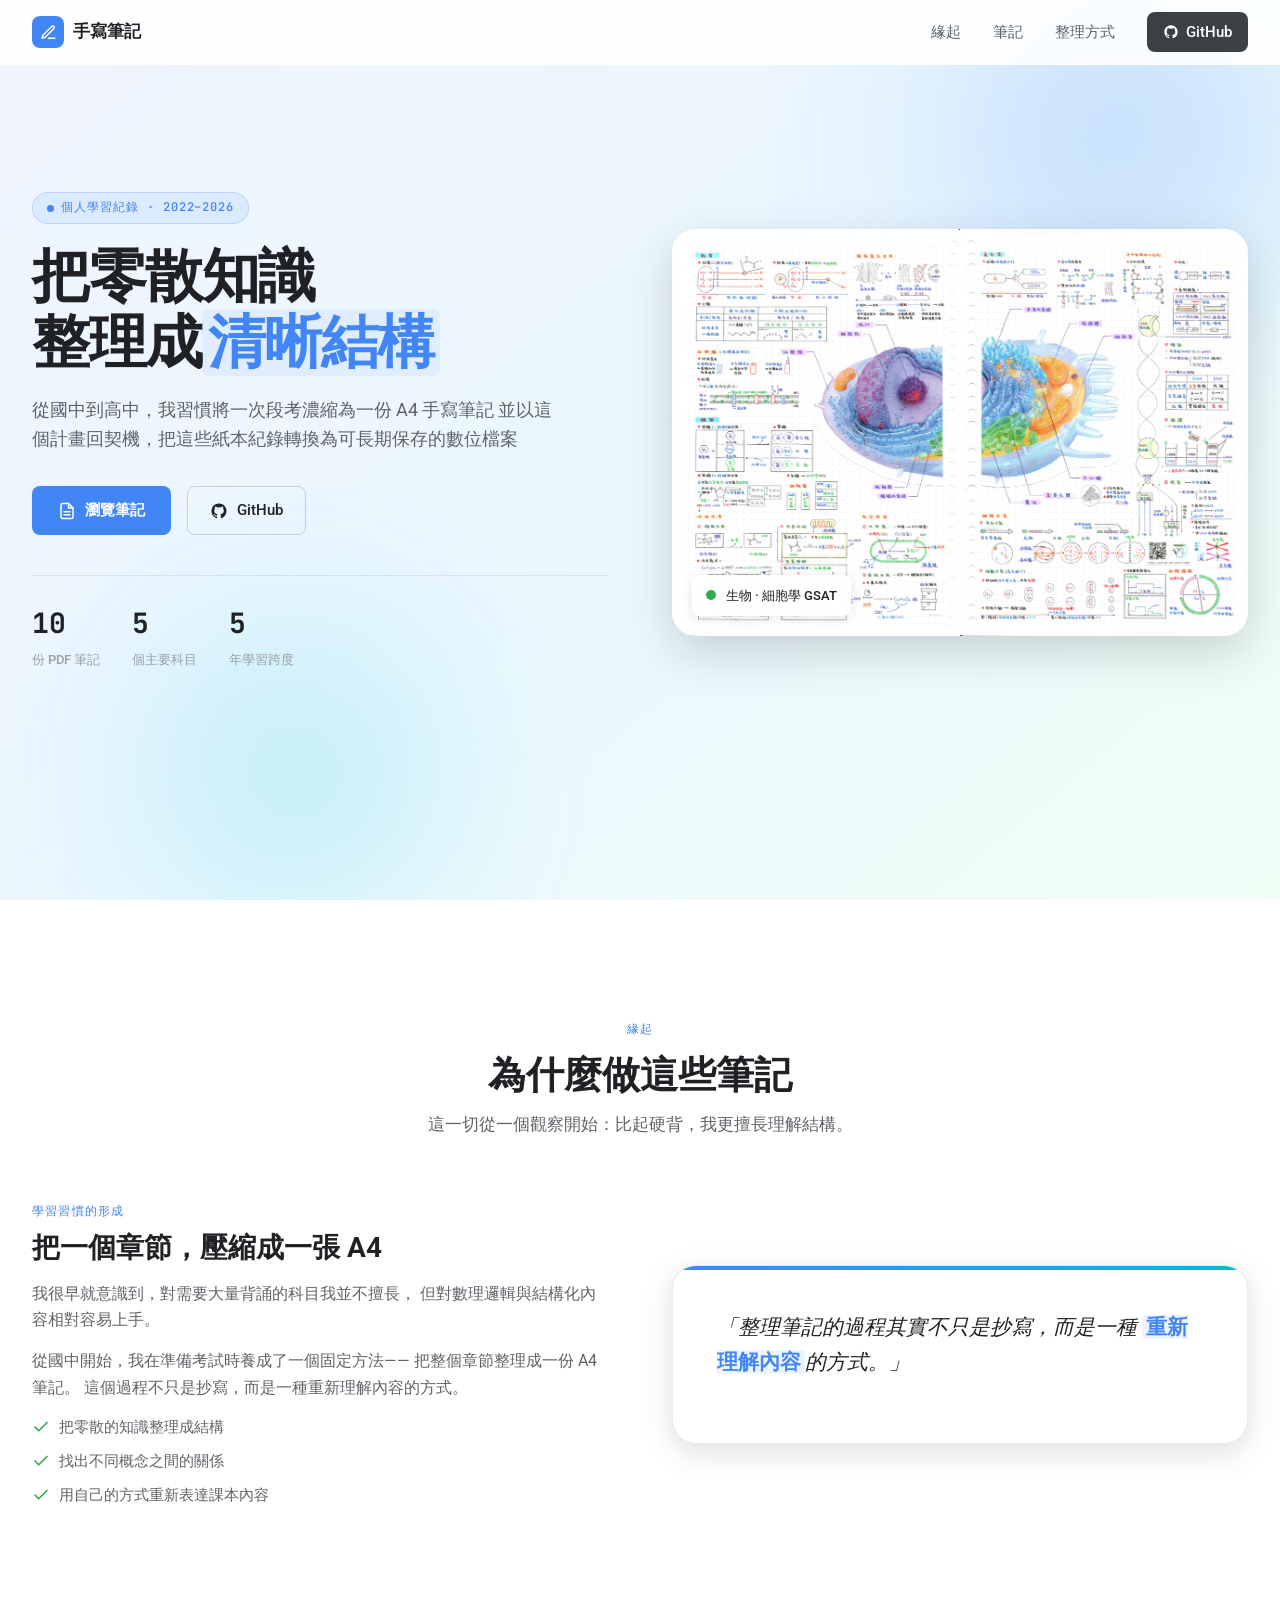
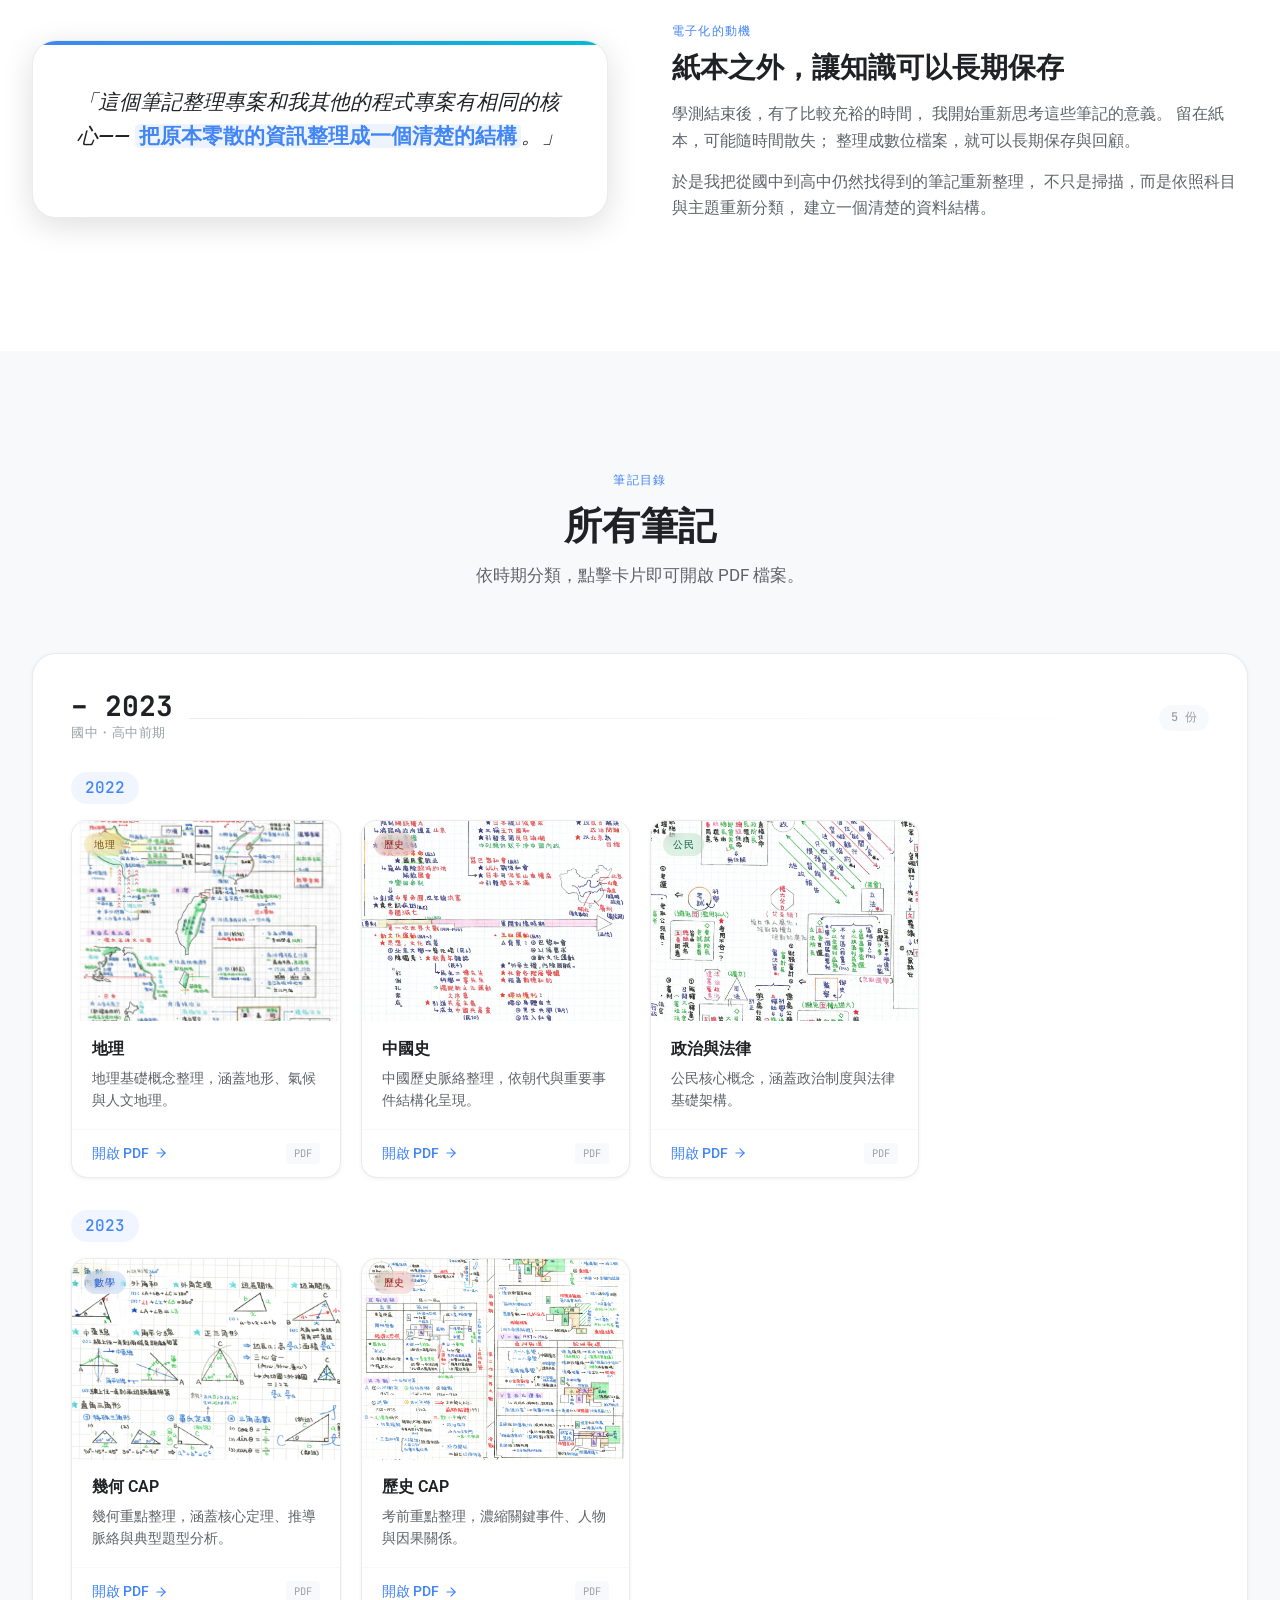
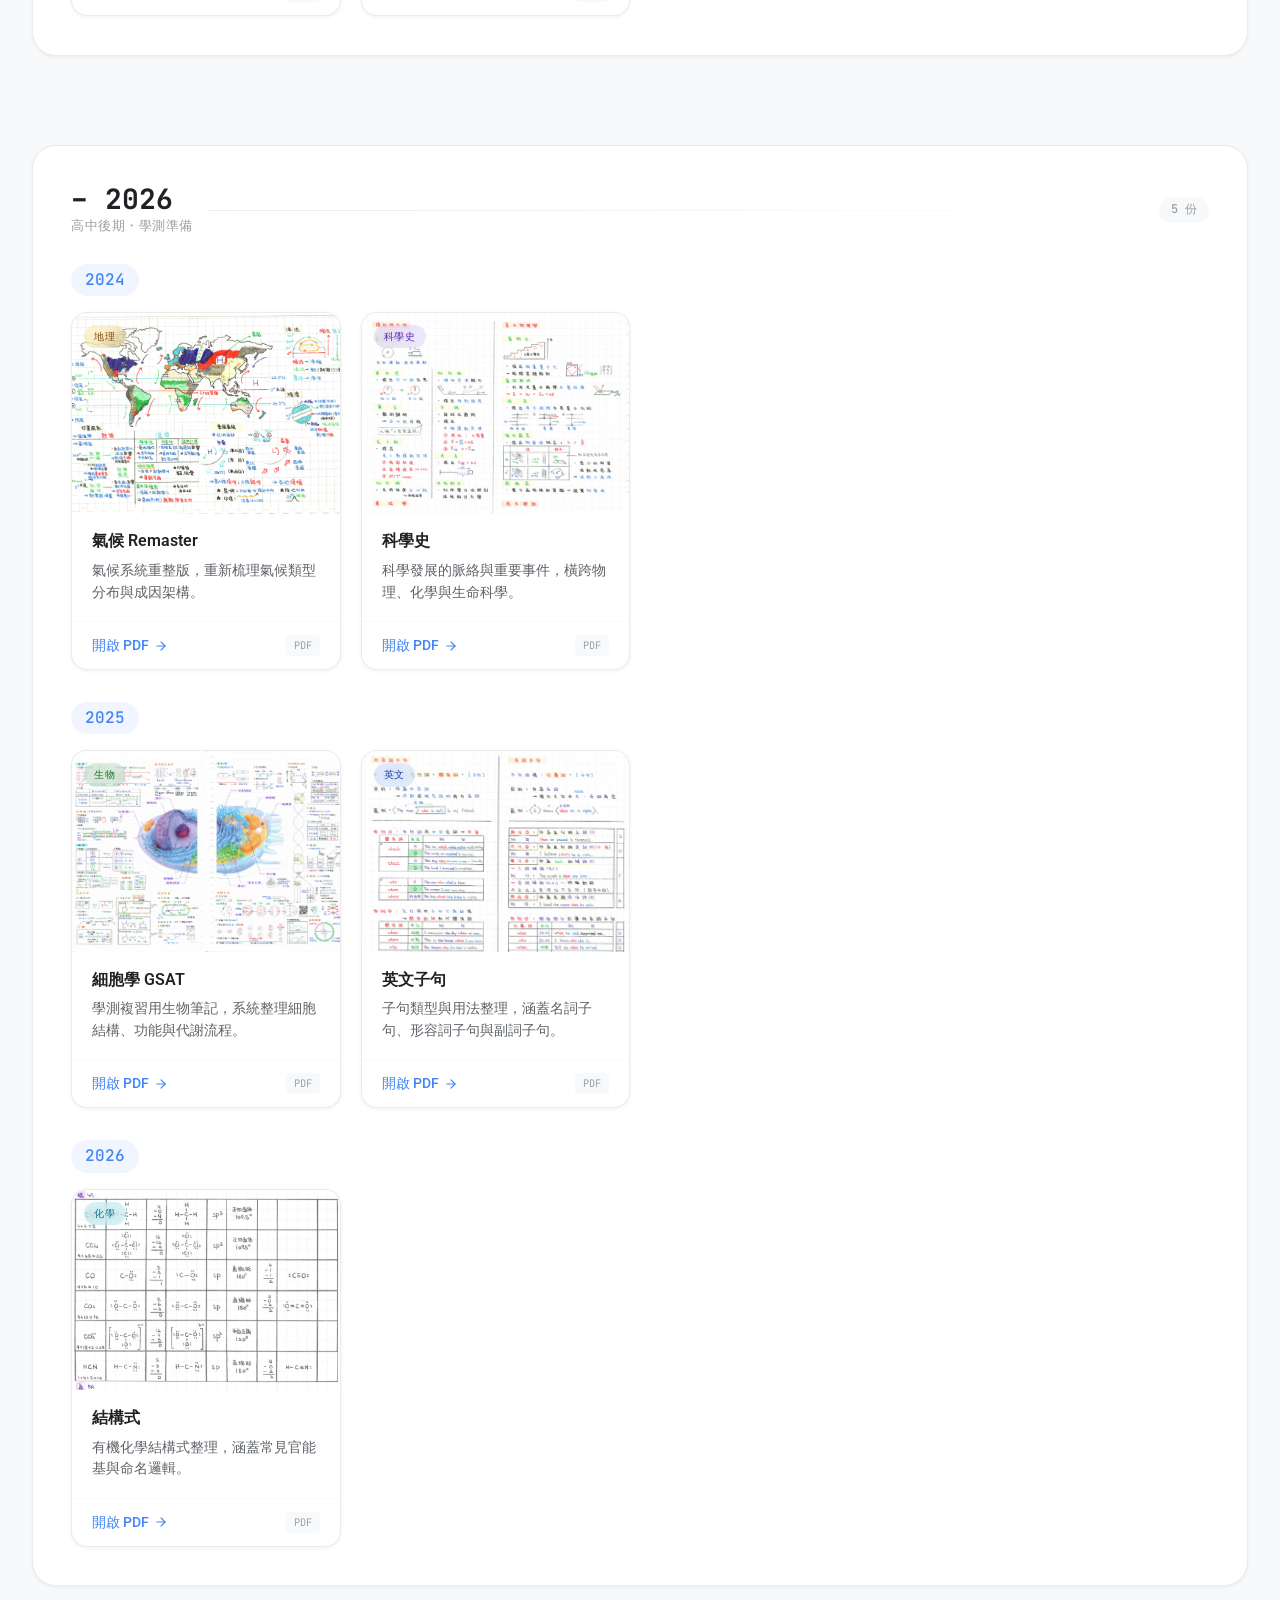
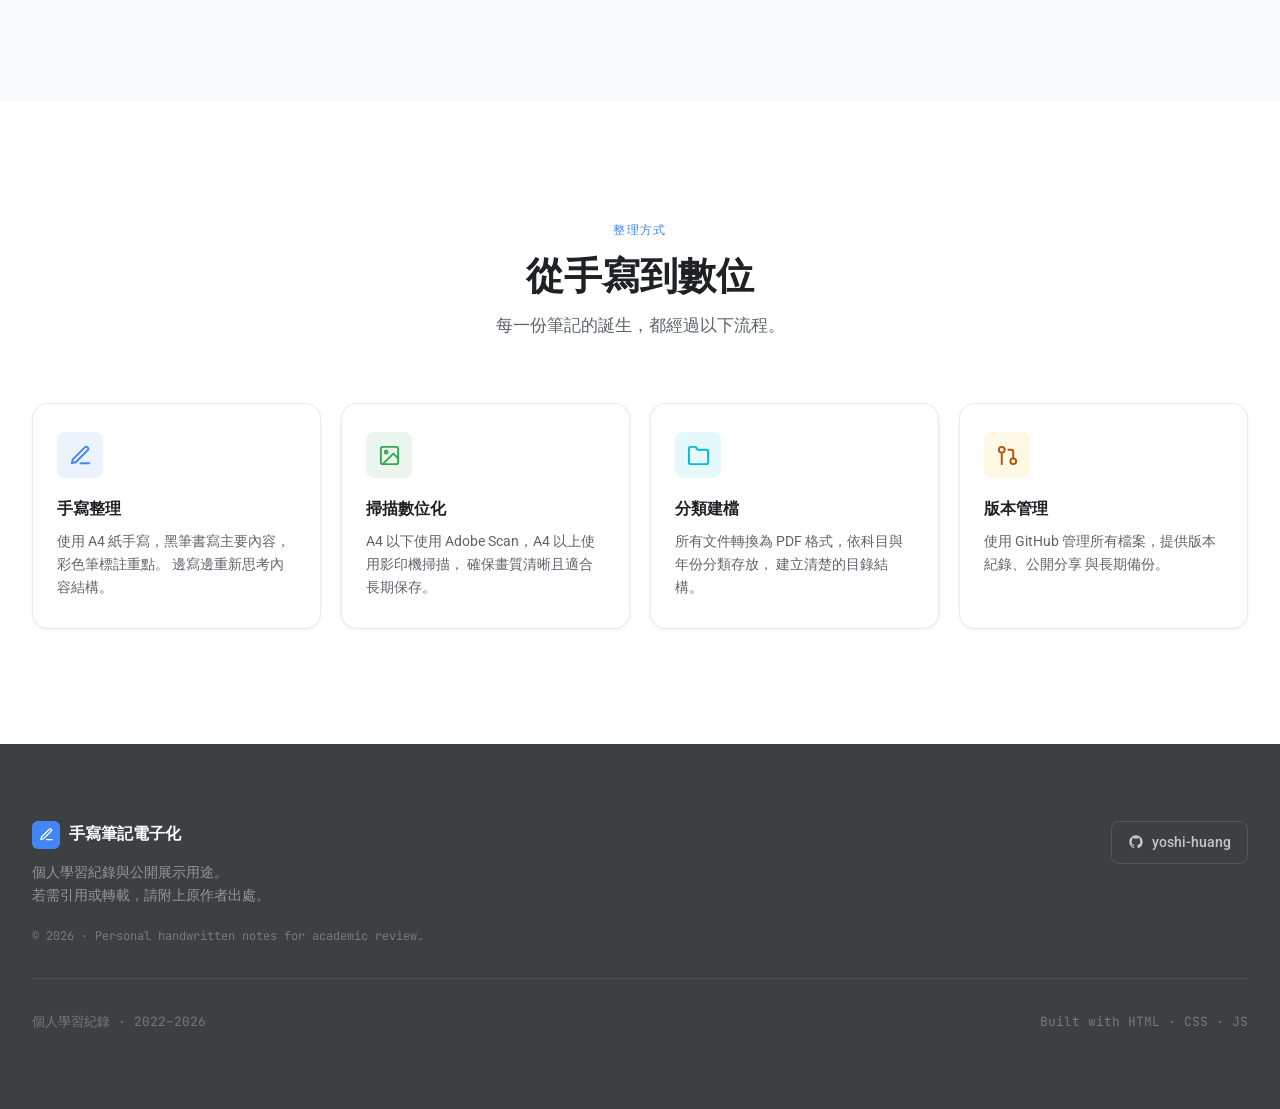
==== notes/lagacy/index.html @ c833bf59 "Chore: path lowercase" ====
<!DOCTYPE html>
<html lang="zh-Hant-TW">
<head>
  <meta charset="UTF-8" />
  <meta name="viewport" content="width=device-width, initial-scale=1.0" />
  <meta name="description"
        content="從國中到高中的手寫筆記電子化計畫。收錄數學、自然科學、社會科學、英文文法等科目的 A4 手寫筆記。" />
  <meta name="theme-color" content="#4285F4" />
  <meta property="og:title"       content="手寫筆記電子化" />
  <meta property="og:description" content="國高中的手寫筆記電子化計畫。" />
  <meta property="og:type"        content="website" />
  <meta property="og:image"       content="assets/pics/2025_Cell_GSAT.jpg" />
  <title>手寫筆記電子化</title>

  <link rel="preconnect" href="https://fonts.googleapis.com" />
  <link rel="preconnect" href="https://fonts.gstatic.com" crossorigin />
  <link rel="stylesheet" href="assets/css/style.css" />
</head>
<body>

<!-- ═══════════════════════════════════════════
     NAV
═══════════════════════════════════════════ -->
<header>
  <nav class="nav" aria-label="主要導覽">
    <div class="container nav__inner">

      <a href="#" class="nav__logo" aria-label="回到頂端">
        <span class="nav__logo-icon" aria-hidden="true">
          <svg xmlns="http://www.w3.org/2000/svg" viewBox="0 0 24 24" fill="none"
               stroke="#fff" stroke-width="2" stroke-linecap="round" stroke-linejoin="round">
            <path d="M12 20h9"/>
            <path d="M16.5 3.5a2.121 2.121 0 013 3L7 19l-4 1 1-4L16.5 3.5z"/>
          </svg>
        </span>
        手寫筆記
      </a>

      <ul class="nav__links" id="nav-links" role="list">
        <li><a href="#about">緣起</a></li>
        <li><a href="#notes">筆記</a></li>
        <li><a href="#method">整理方式</a></li>
        <li>
          <a href="https://github.com/yoshi-huang/Handwritten-Notes-Digitization"
             class="nav__gh" target="_blank" rel="noopener noreferrer"
             aria-label="在 GitHub 上查看此專案">
            <svg xmlns="http://www.w3.org/2000/svg" viewBox="0 0 24 24" fill="currentColor" aria-hidden="true">
              <path d="M12 2C6.477 2 2 6.484 2 12.017c0 4.425 2.865 8.18 6.839 9.504.5.092.682-.217.682-.483 0-.237-.008-.868-.013-1.703-2.782.605-3.369-1.343-3.369-1.343-.454-1.158-1.11-1.466-1.11-1.466-.908-.62.069-.608.069-.608 1.003.07 1.531 1.032 1.531 1.032.892 1.53 2.341 1.088 2.91.832.092-.647.35-1.088.636-1.338-2.22-.253-4.555-1.113-4.555-4.951 0-1.093.39-1.988 1.029-2.688-.103-.253-.446-1.272.098-2.65 0 0 .84-.27 2.75 1.026A9.564 9.564 0 0112 6.844c.85.004 1.705.115 2.504.337 1.909-1.296 2.747-1.027 2.747-1.027.546 1.379.202 2.398.1 2.651.64.7 1.028 1.595 1.028 2.688 0 3.848-2.339 4.695-4.566 4.943.359.309.678.92.678 1.855 0 1.338-.012 2.419-.012 2.747 0 .268.18.58.688.482A10.019 10.019 0 0022 12.017C22 6.484 17.522 2 12 2z"/>
            </svg>
            GitHub
          </a>
        </li>
      </ul>

      <button class="nav__toggle" aria-expanded="false"
              aria-controls="nav-links" aria-label="開啟選單">
        <span></span><span></span><span></span>
      </button>

    </div>
  </nav>
</header>

<main>

<!-- ═══════════════════════════════════════════
     HERO
═══════════════════════════════════════════ -->
<section class="hero" id="hero" aria-labelledby="hero-title">
  <div class="container hero__inner">

    <!-- text -->
    <div>
      <div class="hero__tag reveal">
        <span class="hero__tag-dot" aria-hidden="true"></span>
        個人學習紀錄 · 2022–2026
      </div>

      <h1 class="hero__title reveal" id="hero-title">
        把零散知識<br>整理成<em>清晰結構</em>
      </h1>

      <p class="hero__desc reveal">
        從國中到高中，我習慣將一次段考濃縮為一份 A4 手寫筆記
        並以這個計畫回契機，把這些紙本紀錄轉換為可長期保存的數位檔案
      </p>

      <div class="hero__actions reveal">
        <a href="#notes" class="btn-primary">
          <svg xmlns="http://www.w3.org/2000/svg" viewBox="0 0 24 24" fill="none"
               stroke="currentColor" stroke-width="2" stroke-linecap="round" stroke-linejoin="round" aria-hidden="true">
            <path d="M14 2H6a2 2 0 00-2 2v16a2 2 0 002 2h12a2 2 0 002-2V8z"/>
            <polyline points="14 2 14 8 20 8"/>
            <line x1="16" y1="13" x2="8" y2="13"/>
            <line x1="16" y1="17" x2="8" y2="17"/>
          </svg>
          瀏覽筆記
        </a>
        <a href="https://github.com/yoshi-huang/Handwritten-Notes-Digitization"
           class="btn-ghost" target="_blank" rel="noopener noreferrer">
          <svg xmlns="http://www.w3.org/2000/svg" viewBox="0 0 24 24" fill="currentColor" aria-hidden="true">
            <path d="M12 2C6.477 2 2 6.484 2 12.017c0 4.425 2.865 8.18 6.839 9.504.5.092.682-.217.682-.483 0-.237-.008-.868-.013-1.703-2.782.605-3.369-1.343-3.369-1.343-.454-1.158-1.11-1.466-1.11-1.466-.908-.62.069-.608.069-.608 1.003.07 1.531 1.032 1.531 1.032.892 1.53 2.341 1.088 2.91.832.092-.647.35-1.088.636-1.338-2.22-.253-4.555-1.113-4.555-4.951 0-1.093.39-1.988 1.029-2.688-.103-.253-.446-1.272.098-2.65 0 0 .84-.27 2.75 1.026A9.564 9.564 0 0112 6.844c.85.004 1.705.115 2.504.337 1.909-1.296 2.747-1.027 2.747-1.027.546 1.379.202 2.398.1 2.651.64.7 1.028 1.595 1.028 2.688 0 3.848-2.339 4.695-4.566 4.943.359.309.678.92.678 1.855 0 1.338-.012 2.419-.012 2.747 0 .268.18.58.688.482A10.019 10.019 0 0022 12.017C22 6.484 17.522 2 12 2z"/>
          </svg>
          GitHub
        </a>
      </div>

      <div class="hero__stats reveal" aria-label="統計數字">
        <div class="hero__stat">
          <span class="hero__stat-val" data-count="10">0</span>
          <span class="hero__stat-lbl">份 PDF 筆記</span>
        </div>
        <div class="hero__stat">
          <span class="hero__stat-val" data-count="5">0</span>
          <span class="hero__stat-lbl">個主要科目</span>
        </div>
        <div class="hero__stat">
          <span class="hero__stat-val" data-count="5">0</span>
          <span class="hero__stat-lbl">年學習跨度</span>
        </div>
      </div>
    </div>

    <!-- visual -->
    <div class="hero__visual reveal">
      <div class="hero__img-wrap">
        <img src="assets/pics/2025_Cell_GSAT.jpg"
             alt="生物手寫筆記示例：細胞學主題，展示 A4 手寫整理方式"
             loading="eager" />
      </div>
      <div class="hero__badge">
        <span class="hero__badge-dot" aria-hidden="true"></span>
        <span class="hero__badge-txt">生物 · 細胞學 GSAT</span>
      </div>

    </div>

  </div>
</section>

<!-- ═══════════════════════════════════════════
     ABOUT
═══════════════════════════════════════════ -->
<section class="section" id="about" aria-labelledby="about-title">
  <div class="container">

    <div class="section__hd">
      <span class="section__lbl reveal">緣起</span>
      <h2 class="section__title reveal" id="about-title">為什麼做這些筆記</h2>
      <p class="section__desc reveal">這一切從一個觀察開始：比起硬背，我更擅長理解結構。</p>
    </div>

    <!-- pair 1 -->
    <div class="about__pair reveal">
      <div>
        <p class="about__label">學習習慣的形成</p>
        <h3 class="about__title">把一個章節，壓縮成一張 A4</h3>
        <p class="about__body">
          我很早就意識到，對需要大量背誦的科目我並不擅長，
          但對數理邏輯與結構化內容相對容易上手。
        </p>
        <p class="about__body">
          從國中開始，我在準備考試時養成了一個固定方法——
          把整個章節整理成一份 A4 筆記。
          這個過程不只是抄寫，而是一種重新理解內容的方式。
        </p>
        <ul class="about__list">
          <li>
            <svg class="about__chk" xmlns="http://www.w3.org/2000/svg" viewBox="0 0 24 24"
                 fill="none" stroke="currentColor" stroke-width="2.2"
                 stroke-linecap="round" stroke-linejoin="round" aria-hidden="true">
              <polyline points="20 6 9 17 4 12"/>
            </svg>
            把零散的知識整理成結構
          </li>
          <li>
            <svg class="about__chk" xmlns="http://www.w3.org/2000/svg" viewBox="0 0 24 24"
                 fill="none" stroke="currentColor" stroke-width="2.2"
                 stroke-linecap="round" stroke-linejoin="round" aria-hidden="true">
              <polyline points="20 6 9 17 4 12"/>
            </svg>
            找出不同概念之間的關係
          </li>
          <li>
            <svg class="about__chk" xmlns="http://www.w3.org/2000/svg" viewBox="0 0 24 24"
                 fill="none" stroke="currentColor" stroke-width="2.2"
                 stroke-linecap="round" stroke-linejoin="round" aria-hidden="true">
              <polyline points="20 6 9 17 4 12"/>
            </svg>
            用自己的方式重新表達課本內容
          </li>
        </ul>
      </div>
      <div class="about__card">
        <blockquote class="about__quote">
          「整理筆記的過程其實不只是抄寫，而是一種
          <strong>重新理解內容</strong>的方式。」
        </blockquote>
      </div>
    </div>

    <!-- pair 2 -->
    <div class="about__pair about__pair--flip reveal">
      <div>
        <p class="about__label">電子化的動機</p>
        <h3 class="about__title">紙本之外，讓知識可以長期保存</h3>
        <p class="about__body">
          學測結束後，有了比較充裕的時間，
          我開始重新思考這些筆記的意義。
          留在紙本，可能隨時間散失；
          整理成數位檔案，就可以長期保存與回顧。
        </p>
        <p class="about__body">
          於是我把從國中到高中仍然找得到的筆記重新整理，
          不只是掃描，而是依照科目與主題重新分類，
          建立一個清楚的資料結構。
        </p>
      </div>
      <div class="about__card">
        <blockquote class="about__quote">
          「這個筆記整理專案和我其他的程式專案有相同的核心——
          <strong>把原本零散的資訊整理成一個清楚的結構</strong>。」
        </blockquote>
      </div>
    </div>

  </div>
</section>

<!-- ═══════════════════════════════════════════
     NOTES
═══════════════════════════════════════════ -->
<section class="section section--alt" id="notes" aria-labelledby="notes-title">
  <div class="container">

    <div class="section__hd">
      <span class="section__lbl reveal">筆記目錄</span>
      <h2 class="section__title reveal" id="notes-title">所有筆記</h2>
      <p class="section__desc reveal">依時期分類，點擊卡片即可開啟 PDF 檔案。</p>
    </div>

    <!-- ══════════════ PERIOD 1：–2023 ══════════════ -->
    <div class="period-group reveal">
      <div class="period-group__hd">
        <div class="period-group__label">
          <span class="period-group__range">– 2023</span>
          <span class="period-group__note">國中・高中前期</span>
        </div>
        <span class="period-group__bar" aria-hidden="true"></span>
        <span class="period-group__count" aria-label="5 份筆記">5 份</span>
      </div>

      <!-- year sub-header: 2022 -->
      <div class="year-sub reveal">
        <span class="year-sub__num">2022</span>
      </div>

      <div class="notes-grid stagger">

        <!-- 地理 -->
        <article class="note-card reveal"
                 data-href="assets/pdfs/Social_Science/geo/2022_Geography.pdf"
                 aria-label="2022 地理筆記，點擊開啟 PDF">
          <div class="note-card__thumb">
            <img src="assets/pics/2022_Geography.png" alt="2022 地理筆記縮圖" loading="lazy" />
            <span class="note-card__subj chip--geo">地理</span>
          </div>
          <div class="note-card__body">
            <h3 class="note-card__title">地理</h3>
            <p class="note-card__desc">地理基礎概念整理，涵蓋地形、氣候與人文地理。</p>
          </div>
          <div class="note-card__foot">
            <a href="assets/pdfs/Social_Science/geo/2022_Geography.pdf"
               class="note-card__link" target="_blank" rel="noopener noreferrer" aria-label="開啟地理 PDF">
              開啟 PDF
              <svg xmlns="http://www.w3.org/2000/svg" viewBox="0 0 24 24" fill="none"
                   stroke="currentColor" stroke-width="2" stroke-linecap="round" stroke-linejoin="round" aria-hidden="true">
                <line x1="5" y1="12" x2="19" y2="12"/><polyline points="12 5 19 12 12 19"/>
              </svg>
            </a>
            <span class="note-card__fmt">PDF</span>
          </div>
        </article>

        <!-- 中國史 -->
        <article class="note-card reveal"
                 data-href="assets/pdfs/Social_Science/his/2022_Chinese_history.pdf"
                 aria-label="2022 中國史筆記，點擊開啟 PDF">
          <div class="note-card__thumb">
            <img src="assets/pics/2022_Chinese_history.png" alt="2022 中國史筆記縮圖" loading="lazy" />
            <span class="note-card__subj chip--his">歷史</span>
          </div>
          <div class="note-card__body">
            <h3 class="note-card__title">中國史</h3>
            <p class="note-card__desc">中國歷史脈絡整理，依朝代與重要事件結構化呈現。</p>
          </div>
          <div class="note-card__foot">
            <a href="assets/pdfs/Social_Science/his/2022_Chinese_history.pdf"
               class="note-card__link" target="_blank" rel="noopener noreferrer" aria-label="開啟中國史 PDF">
              開啟 PDF
              <svg xmlns="http://www.w3.org/2000/svg" viewBox="0 0 24 24" fill="none"
                   stroke="currentColor" stroke-width="2" stroke-linecap="round" stroke-linejoin="round" aria-hidden="true">
                <line x1="5" y1="12" x2="19" y2="12"/><polyline points="12 5 19 12 12 19"/>
              </svg>
            </a>
            <span class="note-card__fmt">PDF</span>
          </div>
        </article>

        <!-- 公民 -->
        <article class="note-card reveal"
                 data-href="assets/pdfs/Social_Science/civ/2022_Politics_and_Law.pdf"
                 aria-label="2022 公民筆記，點擊開啟 PDF">
          <div class="note-card__thumb">
            <img src="assets/pics/2022_Politics_and_Law.png" alt="2022 政治與法律筆記縮圖" loading="lazy" />
            <span class="note-card__subj chip--civ">公民</span>
          </div>
          <div class="note-card__body">
            <h3 class="note-card__title">政治與法律</h3>
            <p class="note-card__desc">公民核心概念，涵蓋政治制度與法律基礎架構。</p>
          </div>
          <div class="note-card__foot">
            <a href="assets/pdfs/Social_Science/civ/2022_Politics_and_Law.pdf"
               class="note-card__link" target="_blank" rel="noopener noreferrer" aria-label="開啟政治與法律 PDF">
              開啟 PDF
              <svg xmlns="http://www.w3.org/2000/svg" viewBox="0 0 24 24" fill="none"
                   stroke="currentColor" stroke-width="2" stroke-linecap="round" stroke-linejoin="round" aria-hidden="true">
                <line x1="5" y1="12" x2="19" y2="12"/><polyline points="12 5 19 12 12 19"/>
              </svg>
            </a>
            <span class="note-card__fmt">PDF</span>
          </div>
        </article>

      </div>

      <!-- year sub-header: 2023 -->
      <div class="year-sub reveal" style="margin-block-start: 2rem;">
        <span class="year-sub__num">2023</span>
      </div>

      <div class="notes-grid stagger">

        <!-- 幾何 CAP -->
        <article class="note-card reveal"
                 data-href="assets/pdfs/Math/2023_Geometry_CAP.pdf"
                 aria-label="2023 幾何 CAP 筆記，點擊開啟 PDF">
          <div class="note-card__thumb">
            <img src="assets/pics/2023_Geometry_CAP.pdf.png" alt="2023 幾何 CAP 筆記縮圖" loading="lazy" />
            <span class="note-card__subj chip--math">數學</span>
          </div>
          <div class="note-card__body">
            <h3 class="note-card__title">幾何 CAP</h3>
            <p class="note-card__desc">幾何重點整理，涵蓋核心定理、推導脈絡與典型題型分析。</p>
          </div>
          <div class="note-card__foot">
            <a href="assets/pdfs/Math/2023_Geometry_CAP.pdf"
               class="note-card__link" target="_blank" rel="noopener noreferrer" aria-label="開啟幾何 CAP PDF">
              開啟 PDF
              <svg xmlns="http://www.w3.org/2000/svg" viewBox="0 0 24 24" fill="none"
                   stroke="currentColor" stroke-width="2" stroke-linecap="round" stroke-linejoin="round" aria-hidden="true">
                <line x1="5" y1="12" x2="19" y2="12"/><polyline points="12 5 19 12 12 19"/>
              </svg>
            </a>
            <span class="note-card__fmt">PDF</span>
          </div>
        </article>

        <!-- 歷史 CAP -->
        <article class="note-card reveal"
                 data-href="assets/pdfs/Social_Science/his/2023_History_CAP.pdf"
                 aria-label="2023 歷史 CAP 筆記，點擊開啟 PDF">
          <div class="note-card__thumb">
            <img src="assets/pics/2023_History_CAP.png" alt="2023 歷史 CAP 筆記縮圖" loading="lazy" />
            <span class="note-card__subj chip--his">歷史</span>
          </div>
          <div class="note-card__body">
            <h3 class="note-card__title">歷史 CAP</h3>
            <p class="note-card__desc">考前重點整理，濃縮關鍵事件、人物與因果關係。</p>
          </div>
          <div class="note-card__foot">
            <a href="assets/pdfs/Social_Science/his/2023_History_CAP.pdf"
               class="note-card__link" target="_blank" rel="noopener noreferrer" aria-label="開啟歷史 CAP PDF">
              開啟 PDF
              <svg xmlns="http://www.w3.org/2000/svg" viewBox="0 0 24 24" fill="none"
                   stroke="currentColor" stroke-width="2" stroke-linecap="round" stroke-linejoin="round" aria-hidden="true">
                <line x1="5" y1="12" x2="19" y2="12"/><polyline points="12 5 19 12 12 19"/>
              </svg>
            </a>
            <span class="note-card__fmt">PDF</span>
          </div>
        </article>

      </div>
    </div>

    <!-- ══════════════ PERIOD 2：–2026 ══════════════ -->
    <div class="period-group reveal">
      <div class="period-group__hd">
        <div class="period-group__label">
          <span class="period-group__range">– 2026</span>
          <span class="period-group__note">高中後期・學測準備</span>
        </div>
        <span class="period-group__bar" aria-hidden="true"></span>
        <span class="period-group__count" aria-label="5 份筆記">5 份</span>
      </div>

      <!-- year sub-header: 2024 -->
      <div class="year-sub reveal">
        <span class="year-sub__num">2024</span>
      </div>

      <div class="notes-grid stagger">

        <!-- 氣候 Remaster -->
        <article class="note-card reveal"
                 data-href="assets/pdfs/Social_Science/geo/2024_Climate_Remaster.pdf"
                 aria-label="2024 氣候 Remaster 筆記，點擊開啟 PDF">
          <div class="note-card__thumb">
            <img src="assets/pics/2024_Climate_Remaster.png" alt="2024 氣候 Remaster 筆記縮圖" loading="lazy" />
            <span class="note-card__subj chip--geo">地理</span>
          </div>
          <div class="note-card__body">
            <h3 class="note-card__title">氣候 Remaster</h3>
            <p class="note-card__desc">氣候系統重整版，重新梳理氣候類型分布與成因架構。</p>
          </div>
          <div class="note-card__foot">
            <a href="assets/pdfs/Social_Science/geo/2024_Climate_Remaster.pdf"
               class="note-card__link" target="_blank" rel="noopener noreferrer" aria-label="開啟氣候 Remaster PDF">
              開啟 PDF
              <svg xmlns="http://www.w3.org/2000/svg" viewBox="0 0 24 24" fill="none"
                   stroke="currentColor" stroke-width="2" stroke-linecap="round" stroke-linejoin="round" aria-hidden="true">
                <line x1="5" y1="12" x2="19" y2="12"/><polyline points="12 5 19 12 12 19"/>
              </svg>
            </a>
            <span class="note-card__fmt">PDF</span>
          </div>
        </article>

        <!-- 科學史 -->
        <article class="note-card reveal"
                 data-href="assets/pdfs/Natural_Science/others/2024_History_of_Science.pdf"
                 aria-label="2024 科學史筆記，點擊開啟 PDF">
          <div class="note-card__thumb">
            <img src="assets/pics/2024_History_of_Science.png" alt="2024 科學史筆記縮圖" loading="lazy" />
            <span class="note-card__subj chip--sci">科學史</span>
          </div>
          <div class="note-card__body">
            <h3 class="note-card__title">科學史</h3>
            <p class="note-card__desc">科學發展的脈絡與重要事件，橫跨物理、化學與生命科學。</p>
          </div>
          <div class="note-card__foot">
            <a href="assets/pdfs/Natural_Science/others/2024_History_of_Science.pdf"
               class="note-card__link" target="_blank" rel="noopener noreferrer" aria-label="開啟科學史 PDF">
              開啟 PDF
              <svg xmlns="http://www.w3.org/2000/svg" viewBox="0 0 24 24" fill="none"
                   stroke="currentColor" stroke-width="2" stroke-linecap="round" stroke-linejoin="round" aria-hidden="true">
                <line x1="5" y1="12" x2="19" y2="12"/><polyline points="12 5 19 12 12 19"/>
              </svg>
            </a>
            <span class="note-card__fmt">PDF</span>
          </div>
        </article>

      </div>

      <!-- year sub-header: 2025 -->
      <div class="year-sub reveal" style="margin-block-start: 2rem;">
        <span class="year-sub__num">2025</span>
      </div>

      <div class="notes-grid stagger">

        <!-- 細胞學 GSAT -->
        <article class="note-card reveal"
                 data-href="assets/pdfs/Natural_Science/bio/2025_Cell_GSAT.pdf"
                 aria-label="2025 細胞學 GSAT 筆記，點擊開啟 PDF">
          <div class="note-card__thumb">
            <img src="assets/pics/2025_Cell_GSAT.jpg" alt="2025 細胞學 GSAT 筆記縮圖" loading="lazy" />
            <span class="note-card__subj chip--bio">生物</span>
          </div>
          <div class="note-card__body">
            <h3 class="note-card__title">細胞學 GSAT</h3>
            <p class="note-card__desc">學測複習用生物筆記，系統整理細胞結構、功能與代謝流程。</p>
          </div>
          <div class="note-card__foot">
            <a href="assets/pdfs/Natural_Science/bio/2025_Cell_GSAT.pdf"
               class="note-card__link" target="_blank" rel="noopener noreferrer" aria-label="開啟細胞學 GSAT PDF">
              開啟 PDF
              <svg xmlns="http://www.w3.org/2000/svg" viewBox="0 0 24 24" fill="none"
                   stroke="currentColor" stroke-width="2" stroke-linecap="round" stroke-linejoin="round" aria-hidden="true">
                <line x1="5" y1="12" x2="19" y2="12"/><polyline points="12 5 19 12 12 19"/>
              </svg>
            </a>
            <span class="note-card__fmt">PDF</span>
          </div>
        </article>

        <!-- 英文子句 -->
        <article class="note-card reveal"
                 data-href="assets/pdfs/English_Grammar/2025_Eng_clause.pdf"
                 aria-label="2025 英文子句筆記，點擊開啟 PDF">
          <div class="note-card__thumb">
            <img src="assets/pics/2025_Eng_clause.png" alt="2025 英文子句筆記縮圖" loading="lazy" />
            <span class="note-card__subj chip--eng">英文</span>
          </div>
          <div class="note-card__body">
            <h3 class="note-card__title">英文子句</h3>
            <p class="note-card__desc">子句類型與用法整理，涵蓋名詞子句、形容詞子句與副詞子句。</p>
          </div>
          <div class="note-card__foot">
            <a href="assets/pdfs/English_Grammar/2025_Eng_clause.pdf"
               class="note-card__link" target="_blank" rel="noopener noreferrer" aria-label="開啟英文子句 PDF">
              開啟 PDF
              <svg xmlns="http://www.w3.org/2000/svg" viewBox="0 0 24 24" fill="none"
                   stroke="currentColor" stroke-width="2" stroke-linecap="round" stroke-linejoin="round" aria-hidden="true">
                <line x1="5" y1="12" x2="19" y2="12"/><polyline points="12 5 19 12 12 19"/>
              </svg>
            </a>
            <span class="note-card__fmt">PDF</span>
          </div>
        </article>

      </div>

      <!-- year sub-header: 2026 -->
      <div class="year-sub reveal" style="margin-block-start: 2rem;">
        <span class="year-sub__num">2026</span>
      </div>

      <div class="notes-grid stagger">

        <!-- 結構式 -->
        <article class="note-card reveal"
                 data-href="assets/pdfs/Natural_Science/chm/2026_Structural_formula.pdf"
                 aria-label="2026 結構式筆記，點擊開啟 PDF">
          <div class="note-card__thumb">
            <img src="assets/pics/2026_Structural_formula.png" alt="2026 結構式筆記縮圖" loading="lazy" />
            <span class="note-card__subj chip--chm">化學</span>
          </div>
          <div class="note-card__body">
            <h3 class="note-card__title">結構式</h3>
            <p class="note-card__desc">有機化學結構式整理，涵蓋常見官能基與命名邏輯。</p>
          </div>
          <div class="note-card__foot">
            <a href="assets/pdfs/Natural_Science/chm/2026_Structural_formula.pdf"
               class="note-card__link" target="_blank" rel="noopener noreferrer" aria-label="開啟結構式 PDF">
              開啟 PDF
              <svg xmlns="http://www.w3.org/2000/svg" viewBox="0 0 24 24" fill="none"
                   stroke="currentColor" stroke-width="2" stroke-linecap="round" stroke-linejoin="round" aria-hidden="true">
                <line x1="5" y1="12" x2="19" y2="12"/><polyline points="12 5 19 12 12 19"/>
              </svg>
            </a>
            <span class="note-card__fmt">PDF</span>
          </div>
        </article>

      </div>
    </div>

  </div>
</section>

<!-- ═══════════════════════════════════════════
     METHOD
═══════════════════════════════════════════ -->
<section class="section" id="method" aria-labelledby="method-title">
  <div class="container">

    <div class="section__hd">
      <span class="section__lbl reveal">整理方式</span>
      <h2 class="section__title reveal" id="method-title">從手寫到數位</h2>
      <p class="section__desc reveal">每一份筆記的誕生，都經過以下流程。</p>
    </div>

    <div class="method__grid stagger">

      <div class="method-card reveal">
        <div class="method-card__icon" style="background:rgba(66,133,244,.1);">
          <svg xmlns="http://www.w3.org/2000/svg" viewBox="0 0 24 24" fill="none"
               stroke="#4285F4" stroke-width="2" stroke-linecap="round" stroke-linejoin="round" aria-hidden="true">
            <path d="M12 20h9"/>
            <path d="M16.5 3.5a2.121 2.121 0 013 3L7 19l-4 1 1-4L16.5 3.5z"/>
          </svg>
        </div>
        <h3 class="method-card__title">手寫整理</h3>
        <p class="method-card__text">
          使用 A4 紙手寫，黑筆書寫主要內容，彩色筆標註重點。
          邊寫邊重新思考內容結構。
        </p>
      </div>

      <div class="method-card reveal">
        <div class="method-card__icon" style="background:rgba(52,168,83,.1);">
          <svg xmlns="http://www.w3.org/2000/svg" viewBox="0 0 24 24" fill="none"
               stroke="#34A853" stroke-width="2" stroke-linecap="round" stroke-linejoin="round" aria-hidden="true">
            <rect x="3" y="3" width="18" height="18" rx="2"/>
            <circle cx="8.5" cy="8.5" r="1.5"/>
            <polyline points="21 15 16 10 5 21"/>
          </svg>
        </div>
        <h3 class="method-card__title">掃描數位化</h3>
        <p class="method-card__text">
          A4 以下使用 Adobe Scan，A4 以上使用影印機掃描，
          確保畫質清晰且適合長期保存。
        </p>
      </div>

      <div class="method-card reveal">
        <div class="method-card__icon" style="background:rgba(0,188,212,.1);">
          <svg xmlns="http://www.w3.org/2000/svg" viewBox="0 0 24 24" fill="none"
               stroke="#00BCD4" stroke-width="2" stroke-linecap="round" stroke-linejoin="round" aria-hidden="true">
            <path d="M22 19a2 2 0 01-2 2H4a2 2 0 01-2-2V5a2 2 0 012-2h5l2 3h9a2 2 0 012 2z"/>
          </svg>
        </div>
        <h3 class="method-card__title">分類建檔</h3>
        <p class="method-card__text">
          所有文件轉換為 PDF 格式，依科目與年份分類存放，
          建立清楚的目錄結構。
        </p>
      </div>

      <div class="method-card reveal">
        <div class="method-card__icon" style="background:rgba(251,188,5,.1);">
          <svg xmlns="http://www.w3.org/2000/svg" viewBox="0 0 24 24" fill="none"
               stroke="#B45309" stroke-width="2" stroke-linecap="round" stroke-linejoin="round" aria-hidden="true">
            <circle cx="18" cy="18" r="3"/>
            <circle cx="6" cy="6" r="3"/>
            <path d="M13 6h3a2 2 0 012 2v7"/>
            <line x1="6" y1="9" x2="6" y2="21"/>
          </svg>
        </div>
        <h3 class="method-card__title">版本管理</h3>
        <p class="method-card__text">
          使用 GitHub 管理所有檔案，提供版本紀錄、公開分享
          與長期備份。
        </p>
      </div>

    </div>
  </div>
</section>

</main>

<!-- ═══════════════════════════════════════════
     FOOTER
═══════════════════════════════════════════ -->
<footer class="footer" aria-label="頁尾">
  <div class="container">
    <div class="footer__inner">
      <div>
        <div class="footer__brand">
          <span class="footer__brand-icon" aria-hidden="true">
            <svg xmlns="http://www.w3.org/2000/svg" viewBox="0 0 24 24" fill="none"
                 stroke="#fff" stroke-width="2" stroke-linecap="round" stroke-linejoin="round">
              <path d="M12 20h9"/>
              <path d="M16.5 3.5a2.121 2.121 0 013 3L7 19l-4 1 1-4L16.5 3.5z"/>
            </svg>
          </span>
          手寫筆記電子化
        </div>
        <p class="footer__note">
          個人學習紀錄與公開展示用途。<br />
          若需引用或轉載，請附上原作者出處。
        </p>
        <p class="footer__copy">© 2026 · Personal handwritten notes for academic review.</p>
      </div>

      <div class="footer__links">
        <a href="https://github.com/yoshi-huang"
           class="footer__link" target="_blank" rel="noopener noreferrer"
           aria-label="在 GitHub 上查看此專案">
          <svg xmlns="http://www.w3.org/2000/svg" viewBox="0 0 24 24" fill="currentColor" aria-hidden="true">
            <path d="M12 2C6.477 2 2 6.484 2 12.017c0 4.425 2.865 8.18 6.839 9.504.5.092.682-.217.682-.483 0-.237-.008-.868-.013-1.703-2.782.605-3.369-1.343-3.369-1.343-.454-1.158-1.11-1.466-1.11-1.466-.908-.62.069-.608.069-.608 1.003.07 1.531 1.032 1.531 1.032.892 1.53 2.341 1.088 2.91.832.092-.647.35-1.088.636-1.338-2.22-.253-4.555-1.113-4.555-4.951 0-1.093.39-1.988 1.029-2.688-.103-.253-.446-1.272.098-2.65 0 0 .84-.27 2.75 1.026A9.564 9.564 0 0112 6.844c.85.004 1.705.115 2.504.337 1.909-1.296 2.747-1.027 2.747-1.027.546 1.379.202 2.398.1 2.651.64.7 1.028 1.595 1.028 2.688 0 3.848-2.339 4.695-4.566 4.943.359.309.678.92.678 1.855 0 1.338-.012 2.419-.012 2.747 0 .268.18.58.688.482A10.019 10.019 0 0022 12.017C22 6.484 17.522 2 12 2z"/>
          </svg>
          yoshi-huang
        </a>
      </div>
    </div>

    <hr class="footer__div" />

    <div class="footer__bottom">
      <span>個人學習紀錄 · 2022–2026</span>
      <span>Built with HTML · CSS · JS</span>
    </div>
  </div>
</footer>

<script src="assets/js/main.js"></script>
</body>
</html>
---- notes/lagacy/assets/css/style.css ----
/* ============================================================
   Handwritten Notes Digitization — Main Stylesheet
   Style: Material Design AI-First (2026+)
   Font: Roboto (body), JetBrains Mono (meta/code)
   ============================================================ */

@import url('https://fonts.googleapis.com/css2?family=Roboto:wght@300;400;500;700&family=JetBrains+Mono:wght@400;500&display=swap');

/* ── Custom Properties ── */
:root {
  --clr-primary:   #4285F4;
  --clr-error:     #EA4335;
  --clr-warning:   #FBBC05;
  --clr-success:   #34A853;
  --clr-cyan:      #00BCD4;
  --clr-surface:   #FFFFFF;
  --clr-bg:        #F8F9FA;
  --clr-dark:      #3C4043;

  --clr-text-1:    #1F2124;
  --clr-text-2:    #5F6368;
  --clr-text-3:    #9AA0A6;
  --clr-border:    rgba(0,0,0,.08);

  --shadow-sm:  0 1px 4px rgba(0,0,0,.06);
  --shadow-md:  0 2px 12px rgba(0,0,0,.09);
  --shadow-lg:  0 8px 32px rgba(0,0,0,.13);
  --shadow-xl:  0 16px 48px rgba(0,0,0,.17);

  --r-sm: 8px;
  --r-md: 16px;
  --r-lg: 24px;

  --ease-out: cubic-bezier(0.22, 1, 0.36, 1);
  --t-fast: 180ms;
  --t-mid:  280ms;
  --t-slow: 420ms;

  --section-gap: clamp(4.5rem, 9vw, 8rem);
  --container:   1280px;
}

/* ── Reset ── */
*, *::before, *::after { box-sizing: border-box; margin: 0; padding: 0; }
html { scroll-behavior: smooth; }
body {
  font-family: 'Roboto', system-ui, sans-serif;
  font-size: 1rem; line-height: 1.65;
  color: var(--clr-text-1);
  background: var(--clr-surface);
  overflow-x: hidden;
}
img { display: block; max-width: 100%; }
a   { color: inherit; text-decoration: none; }
ul  { list-style: none; }
button { font-family: inherit; }

/* ── Utilities ── */
.container {
  width: 100%; max-width: var(--container);
  margin-inline: auto;
  padding-inline: clamp(1rem, 4vw, 2rem);
}

.reveal {
  opacity: 0;
  transform: translateY(18px);
  transition: opacity var(--t-slow) var(--ease-out),
              transform var(--t-slow) var(--ease-out);
}
.reveal.in {
  opacity: 1;
  transform: none;
}

/* stagger siblings */
.stagger .reveal:nth-child(1) { transition-delay:   0ms; }
.stagger .reveal:nth-child(2) { transition-delay:  80ms; }
.stagger .reveal:nth-child(3) { transition-delay: 160ms; }
.stagger .reveal:nth-child(4) { transition-delay: 240ms; }
.stagger .reveal:nth-child(5) { transition-delay: 320ms; }
.stagger .reveal:nth-child(6) { transition-delay: 400ms; }

::selection { background: rgba(66,133,244,.2); }

/* ── Scrollbar ── */
::-webkit-scrollbar              { width: 6px; }
::-webkit-scrollbar-track        { background: var(--clr-bg); }
::-webkit-scrollbar-thumb        { background: #ccc; border-radius: 3px; }
::-webkit-scrollbar-thumb:hover  { background: var(--clr-text-3); }

/* ════════════════════════════════════
   NAV
════════════════════════════════════ */
.nav {
  position: fixed; inset-block-start: 0; inset-inline: 0; z-index: 100;
  background: rgba(255,255,255,.88);
  backdrop-filter: blur(14px);
  -webkit-backdrop-filter: blur(14px);
  border-bottom: 1px solid transparent;
  transition: border-color var(--t-fast), box-shadow var(--t-fast);
}
.nav.scrolled {
  border-bottom-color: var(--clr-border);
  box-shadow: var(--shadow-md);
}

.nav__inner {
  display: flex; align-items: center;
  justify-content: space-between;
  height: 64px;
}

.nav__logo {
  display: flex; align-items: center; gap: 9px;
  font-weight: 700; font-size: 1.05rem;
  color: var(--clr-text-1);
}
.nav__logo-icon {
  width: 32px; height: 32px;
  background: var(--clr-primary); border-radius: var(--r-sm);
  display: grid; place-items: center; flex-shrink: 0;
}
.nav__logo-icon svg { width: 17px; height: 17px; }

.nav__links {
  display: flex; align-items: center; gap: 2rem;
}
.nav__links a {
  font-size: .9375rem; font-weight: 500;
  color: var(--clr-text-2);
  transition: color var(--t-fast);
  position: relative;
}
.nav__links a::after {
  content: '';
  position: absolute; inset-block-end: -4px; inset-inline: 0;
  height: 2px; background: var(--clr-primary);
  transform: scaleX(0); transform-origin: left;
  transition: transform var(--t-mid) var(--ease-out);
}
.nav__links a:hover,
.nav__links a[aria-current] { color: var(--clr-primary); }
.nav__links a:hover::after,
.nav__links a[aria-current]::after { transform: scaleX(1); }

.nav__gh {
  display: inline-flex; align-items: center; gap: 7px;
  padding: 8px 16px;
  background: var(--clr-dark); color: #fff !important;
  border-radius: var(--r-sm);
  font-size: .875rem; font-weight: 500;
  transition: background var(--t-fast), transform var(--t-fast), box-shadow var(--t-fast);
}
.nav__gh:hover {
  background: var(--clr-primary);
  color: #fff !important;
  transform: translateY(-1px);
  box-shadow: var(--shadow-md);
}
.nav__gh::after { display: none !important; }
.nav__gh svg { width: 16px; height: 16px; }

.nav__toggle {
  display: none; flex-direction: column; gap: 5px;
  background: none; border: none; cursor: pointer; padding: 6px;
}
.nav__toggle span {
  display: block; width: 22px; height: 2px;
  background: var(--clr-text-1); border-radius: 2px;
  transition: transform var(--t-fast), opacity var(--t-fast);
}
.nav__toggle[aria-expanded="true"] span:nth-child(1) { transform: translateY(7px) rotate(45deg); }
.nav__toggle[aria-expanded="true"] span:nth-child(2) { opacity: 0; }
.nav__toggle[aria-expanded="true"] span:nth-child(3) { transform: translateY(-7px) rotate(-45deg); }

/* ════════════════════════════════════
   HERO
════════════════════════════════════ */
.hero {
  min-height: 100dvh;
  display: flex; align-items: center;
  padding-block-start: 80px;
  padding-block-end: var(--section-gap);
  background: linear-gradient(140deg, #f0f4ff 0%, #eaf8ff 55%, #f0fff6 100%);
  position: relative; overflow: hidden;
}

/* decorative blobs */
.hero::before, .hero::after {
  content: ''; position: absolute;
  border-radius: 50%; filter: blur(90px);
  opacity: .3; pointer-events: none;
}
.hero::before {
  width: 520px; height: 520px;
  background: radial-gradient(circle, var(--clr-primary) 0%, transparent 70%);
  top: -120px; right: -100px;
}
.hero::after {
  width: 380px; height: 380px;
  background: radial-gradient(circle, var(--clr-cyan) 0%, transparent 70%);
  bottom: -60px; left: 8%;
}

.hero__inner {
  display: grid;
  grid-template-columns: 1fr 1fr;
  gap: clamp(2.5rem, 5vw, 5rem);
  align-items: center;
  position: relative; z-index: 1;
}

/* ── text side ── */
.hero__tag {
  display: inline-flex; align-items: center; gap: 7px;
  font-family: 'JetBrains Mono', monospace;
  font-size: .75rem; font-weight: 500; letter-spacing: .08em;
  color: var(--clr-primary);
  background: rgba(66,133,244,.1);
  border: 1px solid rgba(66,133,244,.22);
  border-radius: 999px; padding: 5px 14px;
  margin-block-end: 1.25rem;
}
.hero__tag-dot {
  width: 7px; height: 7px; border-radius: 50%;
  background: var(--clr-primary);
  animation: pulse-dot 2.2s ease-in-out infinite;
}
@keyframes pulse-dot {
  0%,100% { transform: scale(1); opacity: 1; }
  50%      { transform: scale(1.5); opacity: .55; }
}

.hero__title {
  font-size: clamp(2.4rem, 4.5vw, 3.75rem);
  font-weight: 700; line-height: 1.15;
  letter-spacing: -.025em;
  color: var(--clr-text-1);
  margin-block-end: 1.25rem;
}
.hero__title em {
  font-style: normal; color: var(--clr-primary);
  background: rgba(66,133,244,.08);
  border-radius: 6px; padding-inline: 6px;
}

.hero__desc {
  font-size: 1.1rem; color: var(--clr-text-2);
  max-width: 52ch; margin-block-end: 2rem;
}

.hero__actions {
  display: flex; flex-wrap: wrap; gap: 1rem;
  margin-block-end: 2.5rem;
}

.btn-primary {
  display: inline-flex; align-items: center; gap: 9px;
  padding: 12px 26px;
  background: var(--clr-primary); color: #fff;
  border-radius: var(--r-sm);
  font-weight: 600; font-size: .9375rem; border: none; cursor: pointer;
  transition: background var(--t-fast), box-shadow var(--t-fast), transform var(--t-fast);
}
.btn-primary:hover { background: #2a75f3; box-shadow: var(--shadow-lg); transform: translateY(-2px); }
.btn-primary:active { transform: translateY(-1px); }
.btn-primary svg { width: 18px; height: 18px; }

.btn-ghost {
  display: inline-flex; align-items: center; gap: 9px;
  padding: 11px 22px;
  background: transparent; color: var(--clr-text-1);
  border: 1.5px solid rgba(0,0,0,.16);
  border-radius: var(--r-sm);
  font-weight: 500; font-size: .9375rem; cursor: pointer;
  transition: border-color var(--t-fast), background var(--t-fast), transform var(--t-fast);
}
.btn-ghost:hover {
  border-color: var(--clr-primary);
  background: rgba(66,133,244,.06);
  transform: translateY(-1px);
}
.btn-ghost svg { width: 18px; height: 18px; }

/* stats */
.hero__stats {
  display: flex; gap: 2rem;
  padding-block-start: 1.5rem;
  border-top: 1px solid rgba(0,0,0,.08);
}
.hero__stat-val {
  display: block;
  font-family: 'JetBrains Mono', monospace;
  font-size: 1.75rem; font-weight: 700;
  color: var(--clr-text-1);
}
.hero__stat-lbl {
  font-size: .8125rem; color: var(--clr-text-3); font-weight: 500;
}

/* ── visual side ── */
.hero__visual { position: relative; }

.hero__img-wrap {
  border-radius: var(--r-lg);
  overflow: hidden;
  box-shadow: var(--shadow-xl);
}
.hero__img-wrap img {
  width: 100%; display: block;
  transition: transform 600ms var(--ease-out);
}
.hero__img-wrap:hover img { transform: scale(1.04); }

.hero__badge {
  position: absolute; inset-block-end: 20px; inset-inline-start: 20px;
  background: rgba(255,255,255,.92);
  backdrop-filter: blur(8px);
  border-radius: var(--r-sm);
  padding: 10px 14px;
  display: flex; align-items: center; gap: 10px;
  box-shadow: var(--shadow-md);
}
.hero__badge-dot {
  width: 10px; height: 10px; border-radius: 50%;
  background: var(--clr-success); flex-shrink: 0;
}
.hero__badge-txt { font-size: .8125rem; font-weight: 500; }

@keyframes float {
  0%,100% { transform: translateY(0); }
  50%      { transform: translateY(-9px); }
}

/* ════════════════════════════════════
   SECTION SHARED
════════════════════════════════════ */
.section { padding-block: var(--section-gap); }
.section--alt { background: var(--clr-bg); }

.section__hd { text-align: center; margin-block-end: clamp(2.5rem, 5vw, 4.5rem); }
.section__lbl {
  display: inline-block;
  font-family: 'JetBrains Mono', monospace;
  font-size: .75rem; font-weight: 500;
  letter-spacing: .12em; text-transform: uppercase;
  color: var(--clr-primary); margin-block-end: .75rem;
}
.section__title {
  font-size: clamp(1.75rem, 3vw, 2.5rem);
  font-weight: 700; line-height: 1.2;
  color: var(--clr-text-1); margin-block-end: .75rem;
}
.section__desc {
  font-size: 1.0625rem; color: var(--clr-text-2);
  max-width: 58ch; margin-inline: auto;
}

/* ════════════════════════════════════
   ABOUT
════════════════════════════════════ */
.about__pair {
  display: grid;
  grid-template-columns: 1fr 1fr;
  gap: clamp(2rem, 5vw, 5rem);
  align-items: center;
}
.about__pair + .about__pair { margin-block-start: var(--section-gap); }
.about__pair--flip { direction: rtl; }
.about__pair--flip > * { direction: ltr; }

.about__label {
  font-family: 'JetBrains Mono', monospace;
  font-size: .75rem; letter-spacing: .1em; text-transform: uppercase;
  color: var(--clr-primary); font-weight: 500;
  margin-block-end: .5rem;
}
.about__title {
  font-size: clamp(1.45rem, 2.2vw, 1.9rem);
  font-weight: 700; line-height: 1.25;
  margin-block-end: 1rem; color: var(--clr-text-1);
}
.about__body { color: var(--clr-text-2); margin-block-end: .9rem; }

.about__list { display: flex; flex-direction: column; gap: .55rem; }
.about__list li {
  display: flex; align-items: flex-start; gap: 9px;
  color: var(--clr-text-2); font-size: .9375rem;
}
.about__chk {
  width: 18px; height: 18px; margin-top: 3px;
  color: var(--clr-success); flex-shrink: 0;
}

.about__card {
  background: var(--clr-surface);
  border-radius: var(--r-lg);
  box-shadow: var(--shadow-lg);
  padding: clamp(1.75rem, 4vw, 2.75rem);
  border: 1px solid var(--clr-border);
  position: relative; overflow: hidden;
}
.about__card::before {
  content: '';
  position: absolute; inset-block-start: 0; inset-inline: 0;
  height: 4px;
  background: linear-gradient(90deg, var(--clr-primary), var(--clr-cyan));
}
.about__quote {
  font-size: clamp(1.05rem, 1.8vw, 1.3rem);
  font-weight: 500; line-height: 1.65;
  color: var(--clr-text-1); font-style: italic;
  margin-block-end: 1.25rem;
}
.about__quote strong {
  font-style: normal; color: var(--clr-primary);
  background: rgba(66,133,244,.09);
  border-radius: 4px; padding-inline: 4px;
}

/* ════════════════════════════════════
   NOTES — period groups (–2023 / –2026)
════════════════════════════════════ */
.period-group {
  margin-block-end: clamp(3.5rem, 7vw, 6rem);
  padding: clamp(1.75rem, 3vw, 2.5rem);
  background: var(--clr-surface);
  border-radius: var(--r-lg);
  border: 1px solid var(--clr-border);
  box-shadow: var(--shadow-sm);
}
.period-group:last-child { margin-block-end: 0; }

/* period header bar */
.period-group__hd {
  display: flex; align-items: center; gap: 1rem;
  margin-block-end: 1.75rem;
}
.period-group__label {
  display: flex; flex-direction: column; gap: 2px;
  flex-shrink: 0;
}
.period-group__range {
  font-family: 'JetBrains Mono', monospace;
  font-size: 1.75rem; font-weight: 700;
  color: var(--clr-text-1); line-height: 1;
}
.period-group__note {
  font-size: .8rem; color: var(--clr-text-3);
  font-weight: 500; letter-spacing: .04em;
}
.period-group__bar {
  flex: 1; height: 1px;
  background: linear-gradient(90deg, var(--clr-border), transparent);
}
.period-group__count {
  font-family: 'JetBrains Mono', monospace;
  font-size: .75rem; color: var(--clr-text-3);
  background: var(--clr-bg);
  border-radius: 999px; padding: 3px 12px; font-weight: 500;
  flex-shrink: 0;
}

/* year sub-headers inside a period */
.year-sub {
  display: flex; align-items: center; gap: .75rem;
  margin-block-end: 1rem;
}
.year-sub__num {
  font-family: 'JetBrains Mono', monospace;
  font-size: 1rem; font-weight: 500;
  color: var(--clr-primary);
  background: rgba(66,133,244,.08);
  border-radius: 999px;
  padding: 3px 14px;
}

/* note cards grid */
.notes-grid {
  display: grid;
  grid-template-columns: repeat(auto-fill, minmax(260px, 1fr));
  gap: 1.25rem;
}

.note-card {
  background: var(--clr-surface);
  border-radius: var(--r-md);
  border: 1px solid var(--clr-border);
  box-shadow: var(--shadow-sm);
  overflow: hidden;
  cursor: pointer;
  display: flex; flex-direction: column;
  transition: box-shadow var(--t-mid) var(--ease-out),
              transform var(--t-mid) var(--ease-out),
              border-color var(--t-mid);
}
.note-card:hover {
  box-shadow: var(--shadow-lg);
  transform: translateY(-4px);
  border-color: rgba(66,133,244,.22);
}
.note-card:focus-visible {
  outline: 2px solid var(--clr-primary);
  outline-offset: 2px;
}

/* thumbnail */
.note-card__thumb {
  position: relative;
  aspect-ratio: 4/3;
  overflow: hidden;
  background: var(--clr-bg);
}
.note-card__thumb img {
  width: 100%; height: 100%;
  object-fit: cover;
  transition: transform 500ms var(--ease-out);
}
.note-card:hover .note-card__thumb img { transform: scale(1.06); }

.note-card__subj {
  position: absolute; inset-block-start: 12px; inset-inline-start: 12px;
  font-family: 'JetBrains Mono', monospace;
  font-size: .65rem; font-weight: 500;
  letter-spacing: .06em; text-transform: uppercase;
  border-radius: 999px; padding: 3px 10px;
  backdrop-filter: blur(6px);
}

/* body */
.note-card__body {
  padding: 1.1rem 1.25rem;
  display: flex; flex-direction: column;
  gap: .5rem; flex: 1;
}
.note-card__title {
  font-size: 1rem; font-weight: 600; line-height: 1.3;
  color: var(--clr-text-1);
}
.note-card__desc {
  font-size: .875rem; color: var(--clr-text-2); line-height: 1.55;
  flex: 1;
}

/* footer */
.note-card__foot {
  display: flex; align-items: center;
  justify-content: space-between;
  padding: .75rem 1.25rem;
  border-top: 1px solid var(--clr-bg);
}
.note-card__link {
  display: inline-flex; align-items: center; gap: 5px;
  font-size: .875rem; font-weight: 500; color: var(--clr-primary);
  transition: gap var(--t-fast);
}
.note-card:hover .note-card__link { gap: 9px; }
.note-card__link svg { width: 14px; height: 14px; }
.note-card__fmt {
  font-family: 'JetBrains Mono', monospace;
  font-size: .65rem; color: var(--clr-text-3);
  background: var(--clr-bg); padding: 2px 8px;
  border-radius: 4px;
}

/* subject chip colors */
.chip--math { background: rgba(66,133,244,.15); color: #1a56db; }
.chip--bio  { background: rgba(52,168,83,.15);  color: #1a7431; }
.chip--chm  { background: rgba(0,188,212,.15);  color: #0e7490; }
.chip--sci  { background: rgba(139,92,246,.15); color: #5b21b6; }
.chip--geo  { background: rgba(251,188,5,.18);  color: #854d0e; }
.chip--his  { background: rgba(234,67,53,.13);  color: #991b1b; }
.chip--civ  { background: rgba(52,168,83,.15);  color: #065f46; }
.chip--eng  { background: rgba(66,133,244,.15); color: #1e40af; }

/* ════════════════════════════════════
   METHOD cards
════════════════════════════════════ */
.method__grid {
  display: grid;
  grid-template-columns: repeat(auto-fit, minmax(220px, 1fr));
  gap: 1.25rem;
}
.method-card {
  background: var(--clr-surface);
  border-radius: var(--r-md);
  border: 1px solid var(--clr-border);
  box-shadow: var(--shadow-sm);
  padding: 1.75rem 1.5rem;
  transition: box-shadow var(--t-mid), transform var(--t-mid);
}
.method-card:hover { box-shadow: var(--shadow-md); transform: translateY(-2px); }

.method-card__icon {
  width: 46px; height: 46px;
  border-radius: var(--r-sm);
  display: grid; place-items: center;
  margin-block-end: 1.1rem;
}
.method-card__icon svg { width: 23px; height: 23px; }
.method-card__title {
  font-size: 1rem; font-weight: 600;
  color: var(--clr-text-1); margin-block-end: .5rem;
}
.method-card__text {
  font-size: .9rem; color: var(--clr-text-2); line-height: 1.6;
}

/* ════════════════════════════════════
   FOOTER
════════════════════════════════════ */
.footer {
  background: var(--clr-dark); color: rgba(255,255,255,.7);
  padding-block: clamp(3rem, 6vw, 5rem);
}
.footer__inner {
  display: grid; grid-template-columns: 1fr auto;
  align-items: start; gap: 3rem;
}
.footer__brand {
  display: flex; align-items: center; gap: 9px;
  font-weight: 700; font-size: 1rem; color: #fff;
  margin-block-end: .75rem;
}
.footer__brand-icon {
  width: 28px; height: 28px;
  background: var(--clr-primary); border-radius: 6px;
  display: grid; place-items: center;
}
.footer__brand-icon svg { width: 15px; height: 15px; }
.footer__note {
  font-size: .875rem; color: rgba(255,255,255,.45);
  max-width: 38ch;
}
.footer__copy {
  margin-block-start: 1.25rem;
  font-size: .75rem; color: rgba(255,255,255,.3);
  font-family: 'JetBrains Mono', monospace;
}
.footer__links { display: flex; flex-direction: column; gap: .75rem; align-items: flex-end; }
.footer__link {
  display: inline-flex; align-items: center; gap: 8px;
  padding: 9px 16px;
  font-size: .875rem; font-weight: 500;
  color: rgba(255,255,255,.7);
  border: 1px solid rgba(255,255,255,.12);
  border-radius: var(--r-sm);
  transition: background var(--t-fast), color var(--t-fast), border-color var(--t-fast);
}
.footer__link:hover { background: rgba(255,255,255,.09); color: #fff; border-color: rgba(255,255,255,.28); }
.footer__link svg { width: 16px; height: 16px; }

hr.footer__div { border: none; border-top: 1px solid rgba(255,255,255,.07); margin-block: 2rem; }
.footer__bottom {
  display: flex; justify-content: space-between;
  align-items: center; flex-wrap: wrap; gap: 1rem;
  font-size: .8rem; color: rgba(255,255,255,.3);
  font-family: 'JetBrains Mono', monospace;
}

/* ════════════════════════════════════
   BACK TO TOP
════════════════════════════════════ */
.back-to-top {
  position: fixed; inset-block-end: 1.75rem; inset-inline-end: 1.75rem; z-index: 200;
  width: 44px; height: 44px; border-radius: 50%;
  background: var(--clr-primary); color: #fff;
  border: none; cursor: pointer;
  display: grid; place-items: center;
  box-shadow: var(--shadow-lg);
  opacity: 0;
  transform: translateY(12px) scale(.9);
  transition: opacity var(--t-mid), transform var(--t-mid), background var(--t-fast);
  pointer-events: none;
}
.back-to-top.vis {
  opacity: 1; transform: none; pointer-events: auto;
}
.back-to-top:hover { background: #2a75f3; }
.back-to-top svg { width: 18px; height: 18px; }

/* ════════════════════════════════════
   RESPONSIVE
════════════════════════════════════ */
@media (max-width: 900px) {
  .hero__inner { grid-template-columns: 1fr; }
  .hero__visual { order: -1; }
  .about__pair { grid-template-columns: 1fr; }
  .about__pair--flip { direction: ltr; }
  .footer__inner { grid-template-columns: 1fr; }
  .footer__links { align-items: flex-start; }
}
@media (max-width: 768px) {
  .nav__links { display: none; }
  .nav__toggle { display: flex; }
  .nav__links.open {
    display: flex; flex-direction: column;
    position: fixed; inset-block-start: 64px; inset-inline: 0;
    background: rgba(255,255,255,.97);
    backdrop-filter: blur(14px);
    border-bottom: 1px solid var(--clr-border);
    padding: 1.25rem 1.5rem;
    gap: .25rem; z-index: 99;
  }
  .nav__links.open a { padding-block: 10px; font-size: 1rem; }
}
@media (max-width: 480px) {
  .hero__stats { flex-wrap: wrap; gap: 1.25rem; }
  .notes-grid  { grid-template-columns: 1fr; }
  .method__grid { grid-template-columns: 1fr; }
}
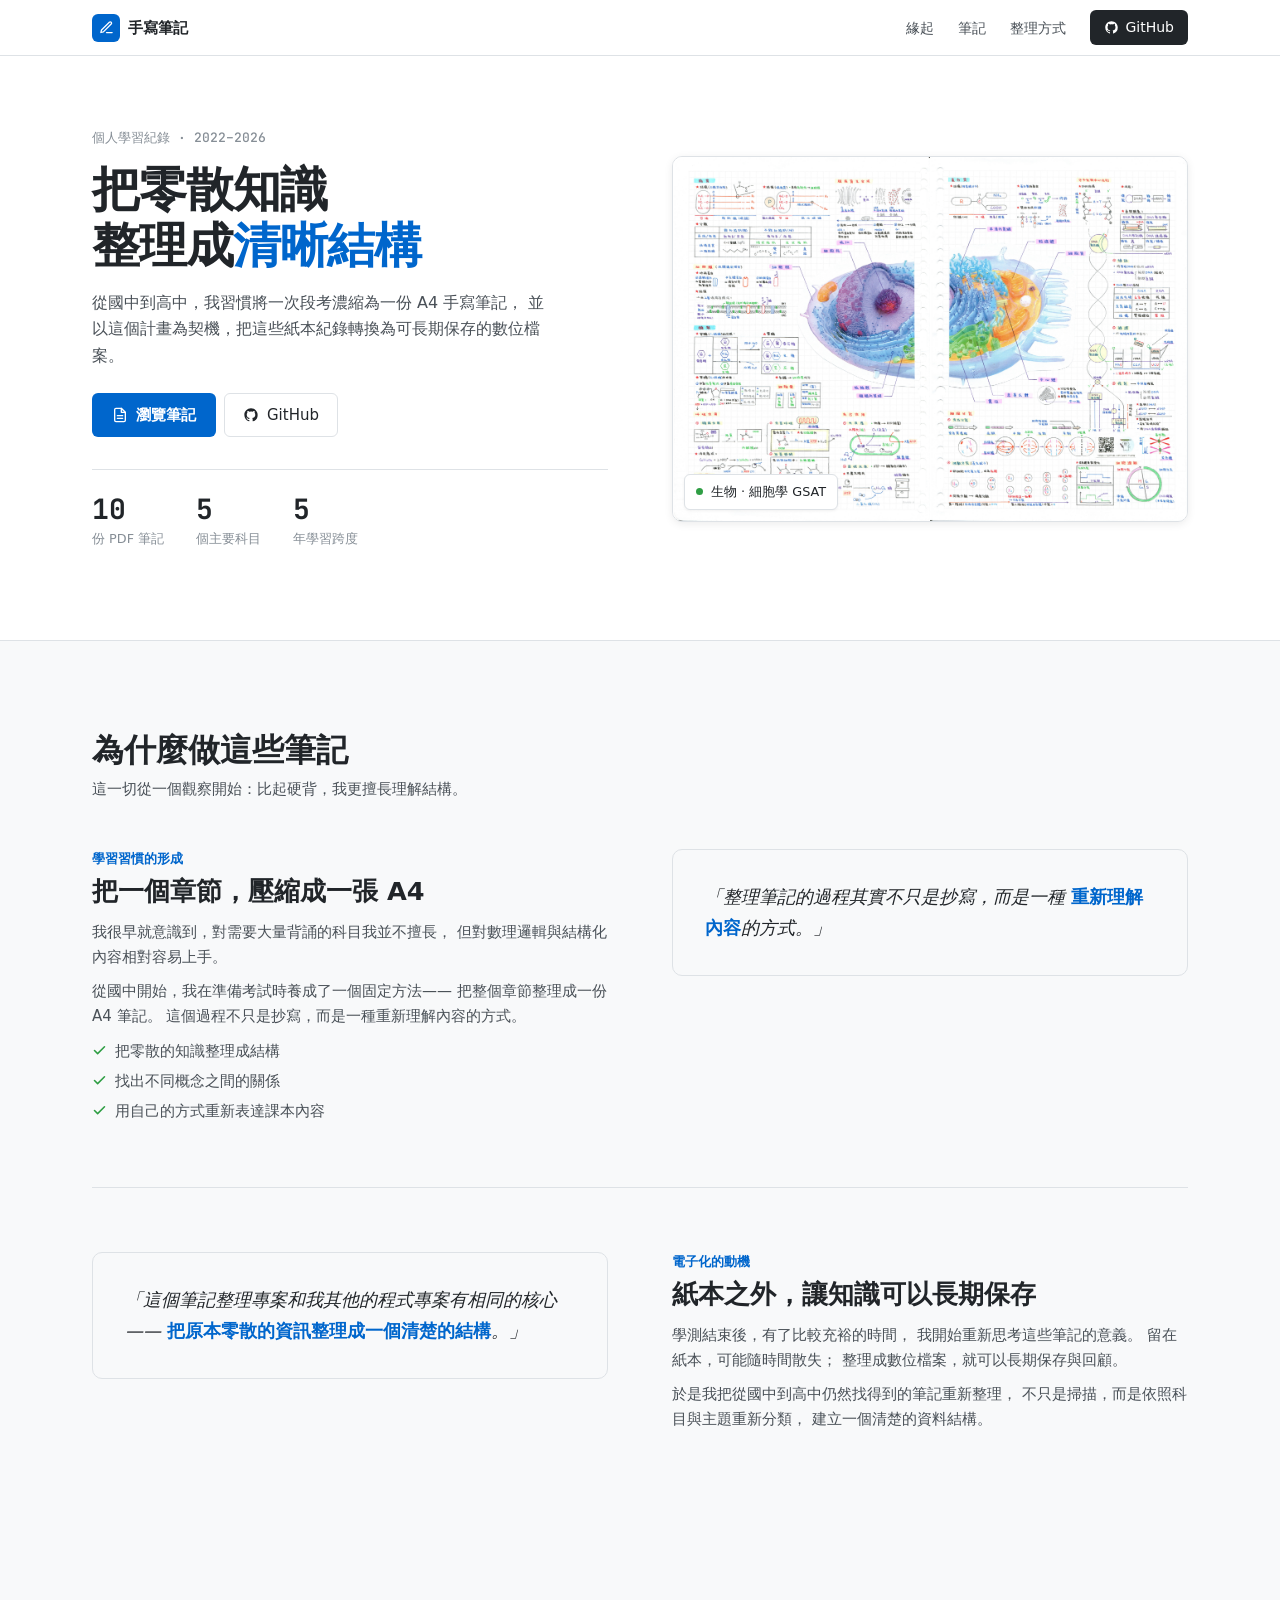
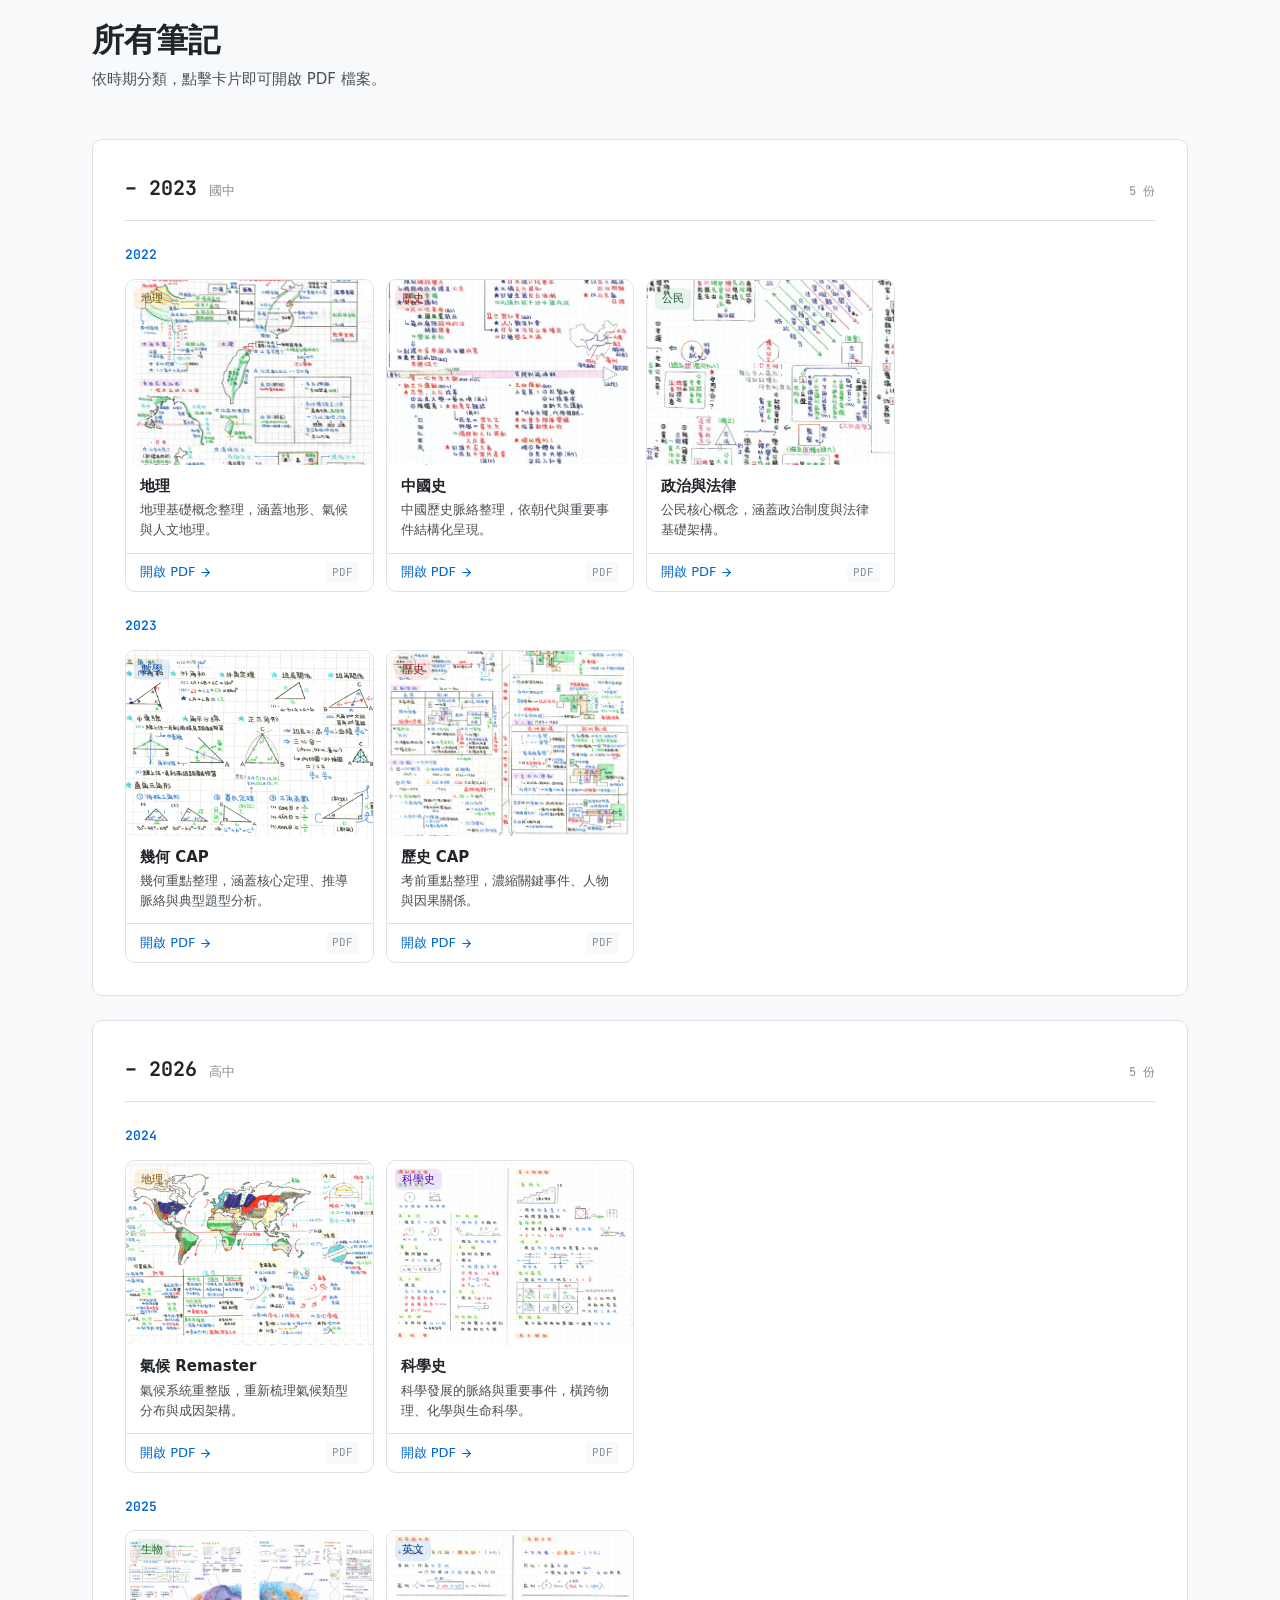
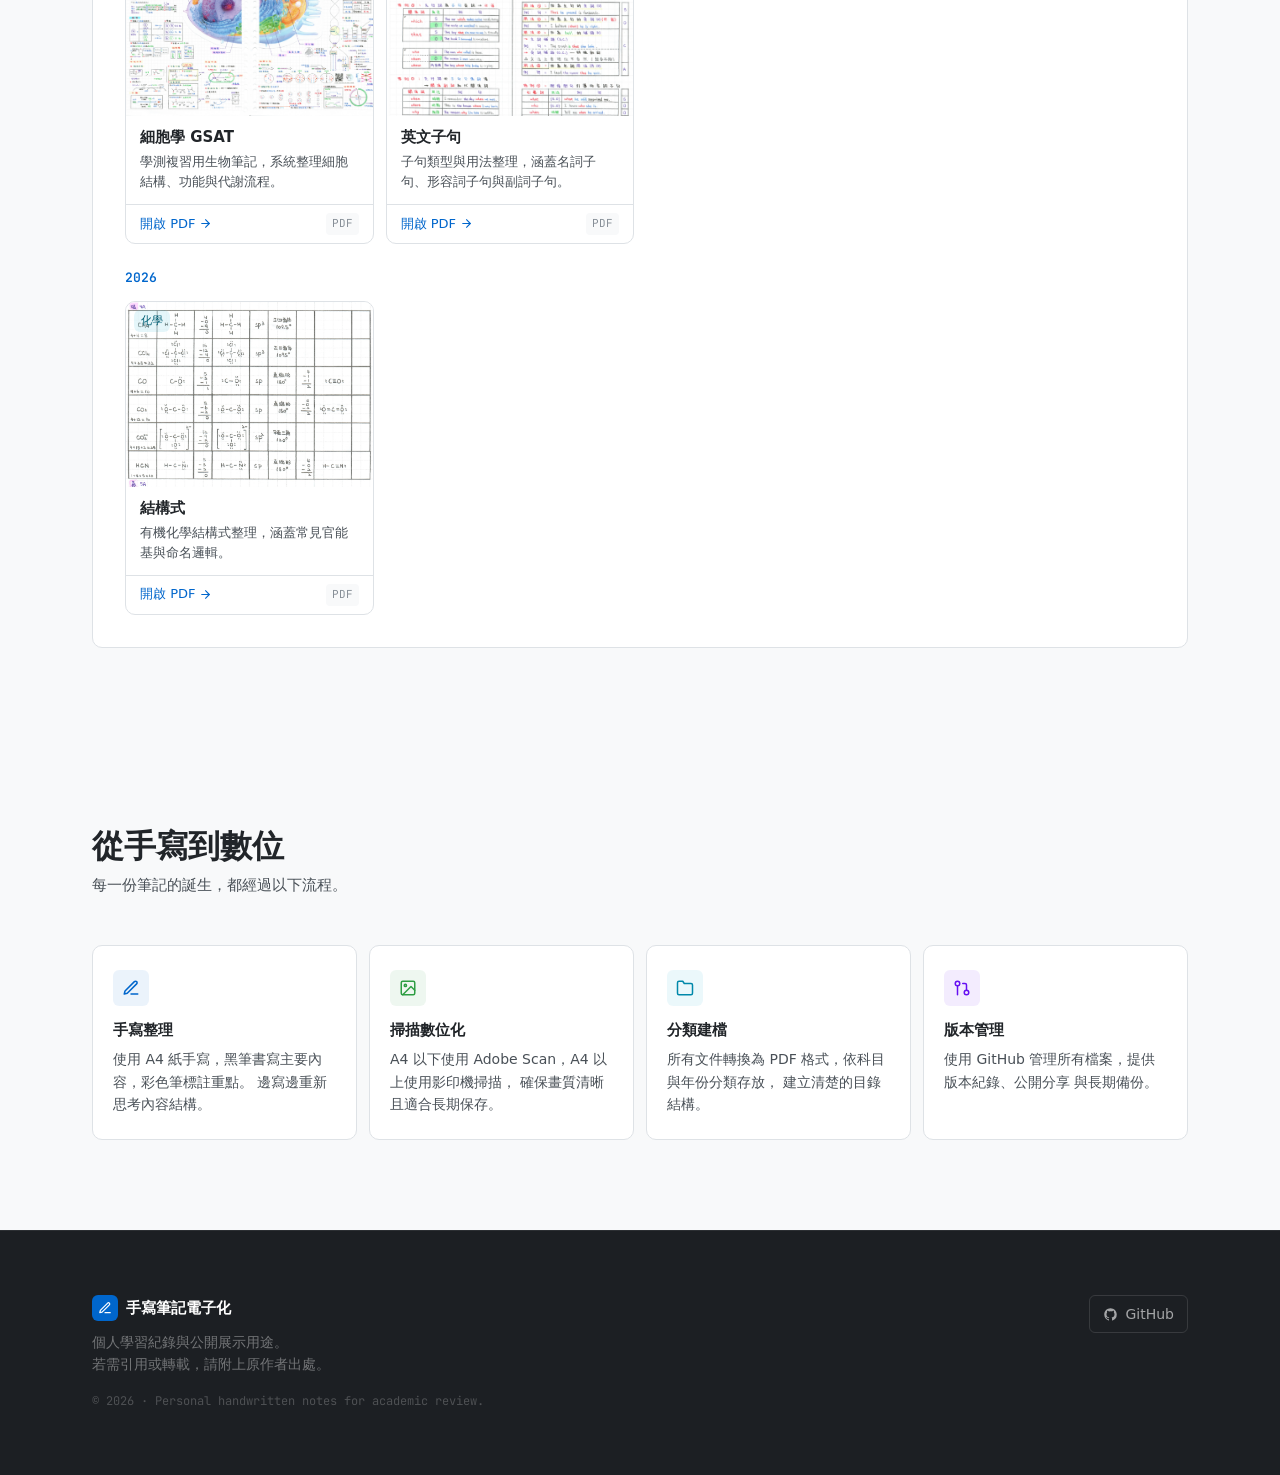
==== commit fdf93f4d: "Notes: LAGACY" ====
--- a/notes/lagacy/index.html
+++ b/notes/lagacy/index.html
@@ -5,22 +5,19 @@
   <meta name="viewport" content="width=device-width, initial-scale=1.0" />
   <meta name="description"
         content="從國中到高中的手寫筆記電子化計畫。收錄數學、自然科學、社會科學、英文文法等科目的 A4 手寫筆記。" />
-  <meta name="theme-color" content="#4285F4" />
+  <meta name="theme-color" content="#0066cc" />
   <meta property="og:title"       content="手寫筆記電子化" />
   <meta property="og:description" content="國高中的手寫筆記電子化計畫。" />
   <meta property="og:type"        content="website" />
   <meta property="og:image"       content="assets/pics/2025_Cell_GSAT.jpg" />
   <title>手寫筆記電子化</title>
-
   <link rel="preconnect" href="https://fonts.googleapis.com" />
   <link rel="preconnect" href="https://fonts.gstatic.com" crossorigin />
   <link rel="stylesheet" href="assets/css/style.css" />
 </head>
 <body>
 
-<!-- ═══════════════════════════════════════════
-     NAV
-═══════════════════════════════════════════ -->
+<!-- NAV -->
 <header>
   <nav class="nav" aria-label="主要導覽">
     <div class="container nav__inner">
@@ -63,26 +60,20 @@
 
 <main>
 
-<!-- ═══════════════════════════════════════════
-     HERO
-═══════════════════════════════════════════ -->
+<!-- HERO -->
 <section class="hero" id="hero" aria-labelledby="hero-title">
   <div class="container hero__inner">
 
-    <!-- text -->
     <div>
-      <div class="hero__tag reveal">
-        <span class="hero__tag-dot" aria-hidden="true"></span>
-        個人學習紀錄 · 2022–2026
-      </div>
+      <p class="hero__kicker reveal">個人學習紀錄 · 2022–2026</p>
 
       <h1 class="hero__title reveal" id="hero-title">
         把零散知識<br>整理成<em>清晰結構</em>
       </h1>
 
       <p class="hero__desc reveal">
-        從國中到高中，我習慣將一次段考濃縮為一份 A4 手寫筆記
-        並以這個計畫回契機，把這些紙本紀錄轉換為可長期保存的數位檔案
+        從國中到高中，我習慣將一次段考濃縮為一份 A4 手寫筆記，
+        並以這個計畫為契機，把這些紙本紀錄轉換為可長期保存的數位檔案。
       </p>
 
       <div class="hero__actions reveal">
@@ -121,40 +112,34 @@
       </div>
     </div>
 
-    <!-- visual -->
     <div class="hero__visual reveal">
       <div class="hero__img-wrap">
         <img src="assets/pics/2025_Cell_GSAT.jpg"
-             alt="生物手寫筆記示例：細胞學主題，展示 A4 手寫整理方式"
+             alt="生物手寫筆記示例：細胞學主題，A4 手寫整理方式"
              loading="eager" />
       </div>
       <div class="hero__badge">
         <span class="hero__badge-dot" aria-hidden="true"></span>
         <span class="hero__badge-txt">生物 · 細胞學 GSAT</span>
       </div>
-
     </div>
 
   </div>
 </section>
 
-<!-- ═══════════════════════════════════════════
-     ABOUT
-═══════════════════════════════════════════ -->
+<!-- ABOUT -->
 <section class="section" id="about" aria-labelledby="about-title">
   <div class="container">
 
     <div class="section__hd">
-      <span class="section__lbl reveal">緣起</span>
       <h2 class="section__title reveal" id="about-title">為什麼做這些筆記</h2>
       <p class="section__desc reveal">這一切從一個觀察開始：比起硬背，我更擅長理解結構。</p>
     </div>
 
-    <!-- pair 1 -->
     <div class="about__pair reveal">
       <div>
         <p class="about__label">學習習慣的形成</p>
-        <h3 class="about__title">把一個章節，壓縮成一張 A4</h3>
+        <h3 class="about__heading">把一個章節，壓縮成一張 A4</h3>
         <p class="about__body">
           我很早就意識到，對需要大量背誦的科目我並不擅長，
           但對數理邏輯與結構化內容相對容易上手。
@@ -167,7 +152,7 @@
         <ul class="about__list">
           <li>
             <svg class="about__chk" xmlns="http://www.w3.org/2000/svg" viewBox="0 0 24 24"
-                 fill="none" stroke="currentColor" stroke-width="2.2"
+                 fill="none" stroke="currentColor" stroke-width="2.5"
                  stroke-linecap="round" stroke-linejoin="round" aria-hidden="true">
               <polyline points="20 6 9 17 4 12"/>
             </svg>
@@ -175,7 +160,7 @@
           </li>
           <li>
             <svg class="about__chk" xmlns="http://www.w3.org/2000/svg" viewBox="0 0 24 24"
-                 fill="none" stroke="currentColor" stroke-width="2.2"
+                 fill="none" stroke="currentColor" stroke-width="2.5"
                  stroke-linecap="round" stroke-linejoin="round" aria-hidden="true">
               <polyline points="20 6 9 17 4 12"/>
             </svg>
@@ -183,7 +168,7 @@
           </li>
           <li>
             <svg class="about__chk" xmlns="http://www.w3.org/2000/svg" viewBox="0 0 24 24"
-                 fill="none" stroke="currentColor" stroke-width="2.2"
+                 fill="none" stroke="currentColor" stroke-width="2.5"
                  stroke-linecap="round" stroke-linejoin="round" aria-hidden="true">
               <polyline points="20 6 9 17 4 12"/>
             </svg>
@@ -199,11 +184,10 @@
       </div>
     </div>
 
-    <!-- pair 2 -->
     <div class="about__pair about__pair--flip reveal">
       <div>
         <p class="about__label">電子化的動機</p>
-        <h3 class="about__title">紙本之外，讓知識可以長期保存</h3>
+        <h3 class="about__heading">紙本之外，讓知識可以長期保存</h3>
         <p class="about__body">
           學測結束後，有了比較充裕的時間，
           我開始重新思考這些筆記的意義。
@@ -227,37 +211,27 @@
   </div>
 </section>
 
-<!-- ═══════════════════════════════════════════
-     NOTES
-═══════════════════════════════════════════ -->
+<!-- NOTES -->
 <section class="section section--alt" id="notes" aria-labelledby="notes-title">
   <div class="container">
 
     <div class="section__hd">
-      <span class="section__lbl reveal">筆記目錄</span>
       <h2 class="section__title reveal" id="notes-title">所有筆記</h2>
       <p class="section__desc reveal">依時期分類，點擊卡片即可開啟 PDF 檔案。</p>
     </div>
 
-    <!-- ══════════════ PERIOD 1：–2023 ══════════════ -->
+    <!-- 時期 1：–2023 -->
     <div class="period-group reveal">
       <div class="period-group__hd">
-        <div class="period-group__label">
-          <span class="period-group__range">– 2023</span>
-          <span class="period-group__note">國中・高中前期</span>
-        </div>
+        <span class="period-group__range">– 2023</span>
+        <span class="period-group__note">國中</span>
         <span class="period-group__bar" aria-hidden="true"></span>
         <span class="period-group__count" aria-label="5 份筆記">5 份</span>
       </div>
 
-      <!-- year sub-header: 2022 -->
-      <div class="year-sub reveal">
-        <span class="year-sub__num">2022</span>
-      </div>
+      <div class="year-sub"><span class="year-sub__num">2022</span></div>
 
       <div class="notes-grid stagger">
-
-        <!-- 地理 -->
         <article class="note-card reveal"
                  data-href="assets/pdfs/Social_Science/geo/2022_Geography.pdf"
                  aria-label="2022 地理筆記，點擊開啟 PDF">
@@ -282,7 +256,6 @@
           </div>
         </article>
 
-        <!-- 中國史 -->
         <article class="note-card reveal"
                  data-href="assets/pdfs/Social_Science/his/2022_Chinese_history.pdf"
                  aria-label="2022 中國史筆記，點擊開啟 PDF">
@@ -307,7 +280,6 @@
           </div>
         </article>
 
-        <!-- 公民 -->
         <article class="note-card reveal"
                  data-href="assets/pdfs/Social_Science/civ/2022_Politics_and_Law.pdf"
                  aria-label="2022 公民筆記，點擊開啟 PDF">
@@ -331,17 +303,11 @@
             <span class="note-card__fmt">PDF</span>
           </div>
         </article>
-
-      </div>
-
-      <!-- year sub-header: 2023 -->
-      <div class="year-sub reveal" style="margin-block-start: 2rem;">
-        <span class="year-sub__num">2023</span>
-      </div>
+      </div>
+
+      <div class="year-sub" style="margin-block-start:20px"><span class="year-sub__num">2023</span></div>
 
       <div class="notes-grid stagger">
-
-        <!-- 幾何 CAP -->
         <article class="note-card reveal"
                  data-href="assets/pdfs/Math/2023_Geometry_CAP.pdf"
                  aria-label="2023 幾何 CAP 筆記，點擊開啟 PDF">
@@ -366,7 +332,6 @@
           </div>
         </article>
 
-        <!-- 歷史 CAP -->
         <article class="note-card reveal"
                  data-href="assets/pdfs/Social_Science/his/2023_History_CAP.pdf"
                  aria-label="2023 歷史 CAP 筆記，點擊開啟 PDF">
@@ -390,29 +355,21 @@
             <span class="note-card__fmt">PDF</span>
           </div>
         </article>
-
-      </div>
-    </div>
-
-    <!-- ══════════════ PERIOD 2：–2026 ══════════════ -->
+      </div>
+    </div>
+
+    <!-- 時期 2：–2026 -->
     <div class="period-group reveal">
       <div class="period-group__hd">
-        <div class="period-group__label">
-          <span class="period-group__range">– 2026</span>
-          <span class="period-group__note">高中後期・學測準備</span>
-        </div>
+        <span class="period-group__range">– 2026</span>
+        <span class="period-group__note">高中</span>
         <span class="period-group__bar" aria-hidden="true"></span>
         <span class="period-group__count" aria-label="5 份筆記">5 份</span>
       </div>
 
-      <!-- year sub-header: 2024 -->
-      <div class="year-sub reveal">
-        <span class="year-sub__num">2024</span>
-      </div>
+      <div class="year-sub"><span class="year-sub__num">2024</span></div>
 
       <div class="notes-grid stagger">
-
-        <!-- 氣候 Remaster -->
         <article class="note-card reveal"
                  data-href="assets/pdfs/Social_Science/geo/2024_Climate_Remaster.pdf"
                  aria-label="2024 氣候 Remaster 筆記，點擊開啟 PDF">
@@ -437,7 +394,6 @@
           </div>
         </article>
 
-        <!-- 科學史 -->
         <article class="note-card reveal"
                  data-href="assets/pdfs/Natural_Science/others/2024_History_of_Science.pdf"
                  aria-label="2024 科學史筆記，點擊開啟 PDF">
@@ -461,17 +417,11 @@
             <span class="note-card__fmt">PDF</span>
           </div>
         </article>
-
-      </div>
-
-      <!-- year sub-header: 2025 -->
-      <div class="year-sub reveal" style="margin-block-start: 2rem;">
-        <span class="year-sub__num">2025</span>
-      </div>
+      </div>
+
+      <div class="year-sub" style="margin-block-start:20px"><span class="year-sub__num">2025</span></div>
 
       <div class="notes-grid stagger">
-
-        <!-- 細胞學 GSAT -->
         <article class="note-card reveal"
                  data-href="assets/pdfs/Natural_Science/bio/2025_Cell_GSAT.pdf"
                  aria-label="2025 細胞學 GSAT 筆記，點擊開啟 PDF">
@@ -496,7 +446,6 @@
           </div>
         </article>
 
-        <!-- 英文子句 -->
         <article class="note-card reveal"
                  data-href="assets/pdfs/English_Grammar/2025_Eng_clause.pdf"
                  aria-label="2025 英文子句筆記，點擊開啟 PDF">
@@ -520,17 +469,11 @@
             <span class="note-card__fmt">PDF</span>
           </div>
         </article>
-
-      </div>
-
-      <!-- year sub-header: 2026 -->
-      <div class="year-sub reveal" style="margin-block-start: 2rem;">
-        <span class="year-sub__num">2026</span>
-      </div>
+      </div>
+
+      <div class="year-sub" style="margin-block-start:20px"><span class="year-sub__num">2026</span></div>
 
       <div class="notes-grid stagger">
-
-        <!-- 結構式 -->
         <article class="note-card reveal"
                  data-href="assets/pdfs/Natural_Science/chm/2026_Structural_formula.pdf"
                  aria-label="2026 結構式筆記，點擊開啟 PDF">
@@ -554,21 +497,17 @@
             <span class="note-card__fmt">PDF</span>
           </div>
         </article>
-
       </div>
     </div>
 
   </div>
 </section>
 
-<!-- ═══════════════════════════════════════════
-     METHOD
-═══════════════════════════════════════════ -->
+<!-- METHOD -->
 <section class="section" id="method" aria-labelledby="method-title">
   <div class="container">
 
     <div class="section__hd">
-      <span class="section__lbl reveal">整理方式</span>
       <h2 class="section__title reveal" id="method-title">從手寫到數位</h2>
       <p class="section__desc reveal">每一份筆記的誕生，都經過以下流程。</p>
     </div>
@@ -576,9 +515,9 @@
     <div class="method__grid stagger">
 
       <div class="method-card reveal">
-        <div class="method-card__icon" style="background:rgba(66,133,244,.1);">
+        <div class="method-card__icon" style="background:rgba(0,102,204,.08)">
           <svg xmlns="http://www.w3.org/2000/svg" viewBox="0 0 24 24" fill="none"
-               stroke="#4285F4" stroke-width="2" stroke-linecap="round" stroke-linejoin="round" aria-hidden="true">
+               stroke="#0066cc" stroke-width="2" stroke-linecap="round" stroke-linejoin="round" aria-hidden="true">
             <path d="M12 20h9"/>
             <path d="M16.5 3.5a2.121 2.121 0 013 3L7 19l-4 1 1-4L16.5 3.5z"/>
           </svg>
@@ -591,9 +530,9 @@
       </div>
 
       <div class="method-card reveal">
-        <div class="method-card__icon" style="background:rgba(52,168,83,.1);">
+        <div class="method-card__icon" style="background:rgba(47,158,68,.08)">
           <svg xmlns="http://www.w3.org/2000/svg" viewBox="0 0 24 24" fill="none"
-               stroke="#34A853" stroke-width="2" stroke-linecap="round" stroke-linejoin="round" aria-hidden="true">
+               stroke="#2f9e44" stroke-width="2" stroke-linecap="round" stroke-linejoin="round" aria-hidden="true">
             <rect x="3" y="3" width="18" height="18" rx="2"/>
             <circle cx="8.5" cy="8.5" r="1.5"/>
             <polyline points="21 15 16 10 5 21"/>
@@ -607,9 +546,9 @@
       </div>
 
       <div class="method-card reveal">
-        <div class="method-card__icon" style="background:rgba(0,188,212,.1);">
+        <div class="method-card__icon" style="background:rgba(0,163,204,.08)">
           <svg xmlns="http://www.w3.org/2000/svg" viewBox="0 0 24 24" fill="none"
-               stroke="#00BCD4" stroke-width="2" stroke-linecap="round" stroke-linejoin="round" aria-hidden="true">
+               stroke="#0088aa" stroke-width="2" stroke-linecap="round" stroke-linejoin="round" aria-hidden="true">
             <path d="M22 19a2 2 0 01-2 2H4a2 2 0 01-2-2V5a2 2 0 012-2h5l2 3h9a2 2 0 012 2z"/>
           </svg>
         </div>
@@ -621,9 +560,9 @@
       </div>
 
       <div class="method-card reveal">
-        <div class="method-card__icon" style="background:rgba(251,188,5,.1);">
+        <div class="method-card__icon" style="background:rgba(102,16,242,.08)">
           <svg xmlns="http://www.w3.org/2000/svg" viewBox="0 0 24 24" fill="none"
-               stroke="#B45309" stroke-width="2" stroke-linecap="round" stroke-linejoin="round" aria-hidden="true">
+               stroke="#6610f2" stroke-width="2" stroke-linecap="round" stroke-linejoin="round" aria-hidden="true">
             <circle cx="18" cy="18" r="3"/>
             <circle cx="6" cy="6" r="3"/>
             <path d="M13 6h3a2 2 0 012 2v7"/>
@@ -643,9 +582,7 @@
 
 </main>
 
-<!-- ═══════════════════════════════════════════
-     FOOTER
-═══════════════════════════════════════════ -->
+<!-- FOOTER -->
 <footer class="footer" aria-label="頁尾">
   <div class="container">
     <div class="footer__inner">
@@ -668,22 +605,15 @@
       </div>
 
       <div class="footer__links">
-        <a href="https://github.com/yoshi-huang"
+        <a href="https://github.com/yoshi-huang/Handwritten-Notes-Digitization"
            class="footer__link" target="_blank" rel="noopener noreferrer"
            aria-label="在 GitHub 上查看此專案">
           <svg xmlns="http://www.w3.org/2000/svg" viewBox="0 0 24 24" fill="currentColor" aria-hidden="true">
             <path d="M12 2C6.477 2 2 6.484 2 12.017c0 4.425 2.865 8.18 6.839 9.504.5.092.682-.217.682-.483 0-.237-.008-.868-.013-1.703-2.782.605-3.369-1.343-3.369-1.343-.454-1.158-1.11-1.466-1.11-1.466-.908-.62.069-.608.069-.608 1.003.07 1.531 1.032 1.531 1.032.892 1.53 2.341 1.088 2.91.832.092-.647.35-1.088.636-1.338-2.22-.253-4.555-1.113-4.555-4.951 0-1.093.39-1.988 1.029-2.688-.103-.253-.446-1.272.098-2.65 0 0 .84-.27 2.75 1.026A9.564 9.564 0 0112 6.844c.85.004 1.705.115 2.504.337 1.909-1.296 2.747-1.027 2.747-1.027.546 1.379.202 2.398.1 2.651.64.7 1.028 1.595 1.028 2.688 0 3.848-2.339 4.695-4.566 4.943.359.309.678.92.678 1.855 0 1.338-.012 2.419-.012 2.747 0 .268.18.58.688.482A10.019 10.019 0 0022 12.017C22 6.484 17.522 2 12 2z"/>
           </svg>
-          yoshi-huang
+          GitHub
         </a>
       </div>
-    </div>
-
-    <hr class="footer__div" />
-
-    <div class="footer__bottom">
-      <span>個人學習紀錄 · 2022–2026</span>
-      <span>Built with HTML · CSS · JS</span>
     </div>
   </div>
 </footer>
--- a/notes/lagacy/assets/css/style.css
+++ b/notes/lagacy/assets/css/style.css
@@ -1,174 +1,166 @@
 /* ============================================================
-   Handwritten Notes Digitization — Main Stylesheet
-   Style: Material Design AI-First (2026+)
-   Font: Roboto (body), JetBrains Mono (meta/code)
+   手寫筆記電子化
+   配色：Pearl Minimal (light)
+     --bg        #f8f9fa
+     --surface   #ffffff
+     --primary   #0066cc
+     --text      #212529
+   字型：system-ui（JetBrains Mono 僅用於 mono 資訊）
+   間距：4 / 8 / 12 / 16 / 24 / 32px scale
+   圓角：max 10px
+   陰影：max 0 2px 8px rgba(0,0,0,.08)
+   動畫：150–200ms ease，僅 opacity / color / border-color
    ============================================================ */
 
-@import url('https://fonts.googleapis.com/css2?family=Roboto:wght@300;400;500;700&family=JetBrains+Mono:wght@400;500&display=swap');
+@import url('https://fonts.googleapis.com/css2?family=JetBrains+Mono:wght@400;500&display=swap');
 
 /* ── Custom Properties ── */
 :root {
-  --clr-primary:   #4285F4;
-  --clr-error:     #EA4335;
-  --clr-warning:   #FBBC05;
-  --clr-success:   #34A853;
-  --clr-cyan:      #00BCD4;
-  --clr-surface:   #FFFFFF;
-  --clr-bg:        #F8F9FA;
-  --clr-dark:      #3C4043;
-
-  --clr-text-1:    #1F2124;
-  --clr-text-2:    #5F6368;
-  --clr-text-3:    #9AA0A6;
-  --clr-border:    rgba(0,0,0,.08);
-
-  --shadow-sm:  0 1px 4px rgba(0,0,0,.06);
-  --shadow-md:  0 2px 12px rgba(0,0,0,.09);
-  --shadow-lg:  0 8px 32px rgba(0,0,0,.13);
-  --shadow-xl:  0 16px 48px rgba(0,0,0,.17);
-
-  --r-sm: 8px;
-  --r-md: 16px;
-  --r-lg: 24px;
-
-  --ease-out: cubic-bezier(0.22, 1, 0.36, 1);
-  --t-fast: 180ms;
-  --t-mid:  280ms;
-  --t-slow: 420ms;
-
-  --section-gap: clamp(4.5rem, 9vw, 8rem);
-  --container:   1280px;
+  --bg:       #f8f9fa;
+  --surface:  #ffffff;
+  --primary:  #0066cc;
+  --text:     #212529;
+  --text-2:   #495057;
+  --text-3:   #868e96;
+  --border:   #dee2e6;
+
+  --shadow-sm: 0 1px 3px rgba(0,0,0,.06);
+  --shadow-md: 0 2px 8px rgba(0,0,0,.08);
+
+  --radius-sm: 6px;
+  --radius-md: 10px;
+
+  --t: 150ms ease;
+
+  --nav-h:   56px;
+  --gap:     clamp(3.5rem, 7vw, 6rem);
+  --wrap:    1160px;
+  --px:      clamp(1rem, 4vw, 2rem);
 }
 
 /* ── Reset ── */
 *, *::before, *::after { box-sizing: border-box; margin: 0; padding: 0; }
 html { scroll-behavior: smooth; }
 body {
-  font-family: 'Roboto', system-ui, sans-serif;
-  font-size: 1rem; line-height: 1.65;
-  color: var(--clr-text-1);
-  background: var(--clr-surface);
+  font-family: system-ui, -apple-system, sans-serif;
+  font-size: 1rem;
+  line-height: 1.6;
+  color: var(--text);
+  background: var(--bg);
   overflow-x: hidden;
 }
-img { display: block; max-width: 100%; }
-a   { color: inherit; text-decoration: none; }
-ul  { list-style: none; }
+img  { display: block; max-width: 100%; }
+a    { color: inherit; text-decoration: none; }
+ul   { list-style: none; }
 button { font-family: inherit; }
 
-/* ── Utilities ── */
+::selection { background: rgba(0,102,204,.15); }
+
 .container {
-  width: 100%; max-width: var(--container);
+  width: 100%;
+  max-width: var(--wrap);
   margin-inline: auto;
-  padding-inline: clamp(1rem, 4vw, 2rem);
-}
-
-.reveal {
-  opacity: 0;
-  transform: translateY(18px);
-  transition: opacity var(--t-slow) var(--ease-out),
-              transform var(--t-slow) var(--ease-out);
-}
-.reveal.in {
-  opacity: 1;
-  transform: none;
-}
-
-/* stagger siblings */
+  padding-inline: var(--px);
+}
+
+/* fade-in on scroll — opacity only, no transform */
+.reveal { opacity: 0; transition: opacity 200ms ease; }
+.reveal.in { opacity: 1; }
+
 .stagger .reveal:nth-child(1) { transition-delay:   0ms; }
-.stagger .reveal:nth-child(2) { transition-delay:  80ms; }
-.stagger .reveal:nth-child(3) { transition-delay: 160ms; }
-.stagger .reveal:nth-child(4) { transition-delay: 240ms; }
-.stagger .reveal:nth-child(5) { transition-delay: 320ms; }
-.stagger .reveal:nth-child(6) { transition-delay: 400ms; }
-
-::selection { background: rgba(66,133,244,.2); }
-
-/* ── Scrollbar ── */
-::-webkit-scrollbar              { width: 6px; }
-::-webkit-scrollbar-track        { background: var(--clr-bg); }
-::-webkit-scrollbar-thumb        { background: #ccc; border-radius: 3px; }
-::-webkit-scrollbar-thumb:hover  { background: var(--clr-text-3); }
+.stagger .reveal:nth-child(2) { transition-delay:  60ms; }
+.stagger .reveal:nth-child(3) { transition-delay: 120ms; }
+.stagger .reveal:nth-child(4) { transition-delay: 180ms; }
+.stagger .reveal:nth-child(5) { transition-delay: 240ms; }
+.stagger .reveal:nth-child(6) { transition-delay: 300ms; }
+
+::-webkit-scrollbar       { width: 6px; }
+::-webkit-scrollbar-track { background: var(--bg); }
+::-webkit-scrollbar-thumb { background: #ccc; border-radius: 3px; }
 
 /* ════════════════════════════════════
    NAV
+   固定頂部，白色背景，1px 底線
 ════════════════════════════════════ */
 .nav {
-  position: fixed; inset-block-start: 0; inset-inline: 0; z-index: 100;
-  background: rgba(255,255,255,.88);
-  backdrop-filter: blur(14px);
-  -webkit-backdrop-filter: blur(14px);
-  border-bottom: 1px solid transparent;
-  transition: border-color var(--t-fast), box-shadow var(--t-fast);
-}
-.nav.scrolled {
-  border-bottom-color: var(--clr-border);
-  box-shadow: var(--shadow-md);
+  position: fixed;
+  inset-block-start: 0;
+  inset-inline: 0;
+  z-index: 100;
+  height: var(--nav-h);
+  background: var(--surface);
+  border-bottom: 1px solid var(--border);
 }
 
 .nav__inner {
-  display: flex; align-items: center;
+  height: 100%;
+  display: flex;
+  align-items: center;
   justify-content: space-between;
-  height: 64px;
 }
 
 .nav__logo {
-  display: flex; align-items: center; gap: 9px;
-  font-weight: 700; font-size: 1.05rem;
-  color: var(--clr-text-1);
+  display: flex;
+  align-items: center;
+  gap: 8px;
+  font-size: .9375rem;
+  font-weight: 600;
+  color: var(--text);
 }
 .nav__logo-icon {
-  width: 32px; height: 32px;
-  background: var(--clr-primary); border-radius: var(--r-sm);
-  display: grid; place-items: center; flex-shrink: 0;
-}
-.nav__logo-icon svg { width: 17px; height: 17px; }
+  width: 28px; height: 28px;
+  background: var(--primary);
+  border-radius: var(--radius-sm);
+  display: grid;
+  place-items: center;
+  flex-shrink: 0;
+}
+.nav__logo-icon svg { width: 15px; height: 15px; }
 
 .nav__links {
-  display: flex; align-items: center; gap: 2rem;
+  display: flex;
+  align-items: center;
+  gap: 24px;
 }
 .nav__links a {
-  font-size: .9375rem; font-weight: 500;
-  color: var(--clr-text-2);
-  transition: color var(--t-fast);
-  position: relative;
-}
-.nav__links a::after {
-  content: '';
-  position: absolute; inset-block-end: -4px; inset-inline: 0;
-  height: 2px; background: var(--clr-primary);
-  transform: scaleX(0); transform-origin: left;
-  transition: transform var(--t-mid) var(--ease-out);
+  font-size: .875rem;
+  font-weight: 500;
+  color: var(--text-2);
+  transition: color var(--t);
 }
 .nav__links a:hover,
-.nav__links a[aria-current] { color: var(--clr-primary); }
-.nav__links a:hover::after,
-.nav__links a[aria-current]::after { transform: scaleX(1); }
+.nav__links a[aria-current] { color: var(--primary); }
 
 .nav__gh {
-  display: inline-flex; align-items: center; gap: 7px;
-  padding: 8px 16px;
-  background: var(--clr-dark); color: #fff !important;
-  border-radius: var(--r-sm);
-  font-size: .875rem; font-weight: 500;
-  transition: background var(--t-fast), transform var(--t-fast), box-shadow var(--t-fast);
-}
-.nav__gh:hover {
-  background: var(--clr-primary);
+  display: inline-flex;
+  align-items: center;
+  gap: 6px;
+  padding: 6px 14px;
+  background: var(--text);
   color: #fff !important;
-  transform: translateY(-1px);
-  box-shadow: var(--shadow-md);
-}
-.nav__gh::after { display: none !important; }
-.nav__gh svg { width: 16px; height: 16px; }
+  border-radius: var(--radius-sm);
+  font-size: .8125rem;
+  font-weight: 500;
+  transition: background var(--t);
+}
+.nav__gh:hover { background: var(--primary); }
+.nav__gh svg { width: 15px; height: 15px; }
 
 .nav__toggle {
-  display: none; flex-direction: column; gap: 5px;
-  background: none; border: none; cursor: pointer; padding: 6px;
+  display: none;
+  flex-direction: column;
+  gap: 5px;
+  background: none;
+  border: none;
+  cursor: pointer;
+  padding: 6px;
 }
 .nav__toggle span {
-  display: block; width: 22px; height: 2px;
-  background: var(--clr-text-1); border-radius: 2px;
-  transition: transform var(--t-fast), opacity var(--t-fast);
+  display: block;
+  width: 20px; height: 2px;
+  background: var(--text);
+  border-radius: 2px;
+  transition: transform var(--t), opacity var(--t);
 }
 .nav__toggle[aria-expanded="true"] span:nth-child(1) { transform: translateY(7px) rotate(45deg); }
 .nav__toggle[aria-expanded="true"] span:nth-child(2) { opacity: 0; }
@@ -176,185 +168,172 @@
 
 /* ════════════════════════════════════
    HERO
+   純白背景，兩欄，無裝飾
 ════════════════════════════════════ */
 .hero {
-  min-height: 100dvh;
-  display: flex; align-items: center;
-  padding-block-start: 80px;
-  padding-block-end: var(--section-gap);
-  background: linear-gradient(140deg, #f0f4ff 0%, #eaf8ff 55%, #f0fff6 100%);
-  position: relative; overflow: hidden;
-}
-
-/* decorative blobs */
-.hero::before, .hero::after {
-  content: ''; position: absolute;
-  border-radius: 50%; filter: blur(90px);
-  opacity: .3; pointer-events: none;
-}
-.hero::before {
-  width: 520px; height: 520px;
-  background: radial-gradient(circle, var(--clr-primary) 0%, transparent 70%);
-  top: -120px; right: -100px;
-}
-.hero::after {
-  width: 380px; height: 380px;
-  background: radial-gradient(circle, var(--clr-cyan) 0%, transparent 70%);
-  bottom: -60px; left: 8%;
+  padding-block-start: calc(var(--nav-h) + clamp(2.5rem, 6vw, 4.5rem));
+  padding-block-end: var(--gap);
+  background: var(--surface);
+  border-bottom: 1px solid var(--border);
 }
 
 .hero__inner {
   display: grid;
   grid-template-columns: 1fr 1fr;
-  gap: clamp(2.5rem, 5vw, 5rem);
-  align-items: center;
-  position: relative; z-index: 1;
-}
-
-/* ── text side ── */
-.hero__tag {
-  display: inline-flex; align-items: center; gap: 7px;
+  gap: clamp(2rem, 5vw, 4rem);
+  align-items: center;
+}
+
+/* 文字欄 */
+.hero__kicker {
+  font-size: .8125rem;
+  font-weight: 500;
+  color: var(--text-3);
+  margin-block-end: 12px;
   font-family: 'JetBrains Mono', monospace;
-  font-size: .75rem; font-weight: 500; letter-spacing: .08em;
-  color: var(--clr-primary);
-  background: rgba(66,133,244,.1);
-  border: 1px solid rgba(66,133,244,.22);
-  border-radius: 999px; padding: 5px 14px;
-  margin-block-end: 1.25rem;
-}
-.hero__tag-dot {
-  width: 7px; height: 7px; border-radius: 50%;
-  background: var(--clr-primary);
-  animation: pulse-dot 2.2s ease-in-out infinite;
-}
-@keyframes pulse-dot {
-  0%,100% { transform: scale(1); opacity: 1; }
-  50%      { transform: scale(1.5); opacity: .55; }
 }
 
 .hero__title {
-  font-size: clamp(2.4rem, 4.5vw, 3.75rem);
-  font-weight: 700; line-height: 1.15;
-  letter-spacing: -.025em;
-  color: var(--clr-text-1);
-  margin-block-end: 1.25rem;
+  font-size: clamp(1.875rem, 4vw, 3rem);
+  font-weight: 700;
+  line-height: 1.18;
+  letter-spacing: -.02em;
+  color: var(--text);
+  margin-block-end: 16px;
 }
 .hero__title em {
-  font-style: normal; color: var(--clr-primary);
-  background: rgba(66,133,244,.08);
-  border-radius: 6px; padding-inline: 6px;
+  font-style: normal;
+  color: var(--primary);
 }
 
 .hero__desc {
-  font-size: 1.1rem; color: var(--clr-text-2);
-  max-width: 52ch; margin-block-end: 2rem;
+  font-size: 1rem;
+  color: var(--text-2);
+  max-width: 46ch;
+  margin-block-end: 24px;
+  line-height: 1.65;
 }
 
 .hero__actions {
-  display: flex; flex-wrap: wrap; gap: 1rem;
-  margin-block-end: 2.5rem;
-}
-
+  display: flex;
+  flex-wrap: wrap;
+  gap: 8px;
+  margin-block-end: 32px;
+}
+
+/* 按鈕：solid fill，6px 圓角，無 transform，無漸層 */
 .btn-primary {
-  display: inline-flex; align-items: center; gap: 9px;
-  padding: 12px 26px;
-  background: var(--clr-primary); color: #fff;
-  border-radius: var(--r-sm);
-  font-weight: 600; font-size: .9375rem; border: none; cursor: pointer;
-  transition: background var(--t-fast), box-shadow var(--t-fast), transform var(--t-fast);
-}
-.btn-primary:hover { background: #2a75f3; box-shadow: var(--shadow-lg); transform: translateY(-2px); }
-.btn-primary:active { transform: translateY(-1px); }
-.btn-primary svg { width: 18px; height: 18px; }
+  display: inline-flex;
+  align-items: center;
+  gap: 8px;
+  padding: 10px 20px;
+  background: var(--primary);
+  color: #fff;
+  border-radius: var(--radius-sm);
+  font-size: .9375rem;
+  font-weight: 600;
+  border: none;
+  cursor: pointer;
+  transition: background var(--t);
+}
+.btn-primary:hover { background: #0056b3; }
+.btn-primary svg { width: 16px; height: 16px; }
 
 .btn-ghost {
-  display: inline-flex; align-items: center; gap: 9px;
-  padding: 11px 22px;
-  background: transparent; color: var(--clr-text-1);
-  border: 1.5px solid rgba(0,0,0,.16);
-  border-radius: var(--r-sm);
-  font-weight: 500; font-size: .9375rem; cursor: pointer;
-  transition: border-color var(--t-fast), background var(--t-fast), transform var(--t-fast);
+  display: inline-flex;
+  align-items: center;
+  gap: 8px;
+  padding: 9px 18px;
+  background: transparent;
+  color: var(--text);
+  border: 1px solid var(--border);
+  border-radius: var(--radius-sm);
+  font-size: .9375rem;
+  font-weight: 500;
+  cursor: pointer;
+  transition: border-color var(--t), background var(--t);
 }
 .btn-ghost:hover {
-  border-color: var(--clr-primary);
-  background: rgba(66,133,244,.06);
-  transform: translateY(-1px);
-}
-.btn-ghost svg { width: 18px; height: 18px; }
-
-/* stats */
+  border-color: var(--primary);
+  background: rgba(0,102,204,.05);
+}
+.btn-ghost svg { width: 16px; height: 16px; }
+
+/* 統計 */
 .hero__stats {
-  display: flex; gap: 2rem;
-  padding-block-start: 1.5rem;
-  border-top: 1px solid rgba(0,0,0,.08);
+  display: flex;
+  gap: 32px;
+  padding-block-start: 24px;
+  border-top: 1px solid var(--border);
 }
 .hero__stat-val {
   display: block;
+  font-size: 1.75rem;
+  font-weight: 700;
+  color: var(--text);
   font-family: 'JetBrains Mono', monospace;
-  font-size: 1.75rem; font-weight: 700;
-  color: var(--clr-text-1);
+  line-height: 1.1;
 }
 .hero__stat-lbl {
-  font-size: .8125rem; color: var(--clr-text-3); font-weight: 500;
-}
-
-/* ── visual side ── */
+  font-size: .8rem;
+  color: var(--text-3);
+  margin-block-start: 2px;
+}
+
+/* 圖片欄 */
 .hero__visual { position: relative; }
-
 .hero__img-wrap {
-  border-radius: var(--r-lg);
+  border-radius: var(--radius-md);
   overflow: hidden;
-  box-shadow: var(--shadow-xl);
-}
-.hero__img-wrap img {
-  width: 100%; display: block;
-  transition: transform 600ms var(--ease-out);
-}
-.hero__img-wrap:hover img { transform: scale(1.04); }
-
+  border: 1px solid var(--border);
+  box-shadow: var(--shadow-md);
+}
+.hero__img-wrap img { width: 100%; display: block; }
+
+/* badge：純色背景，無 backdrop-filter */
 .hero__badge {
-  position: absolute; inset-block-end: 20px; inset-inline-start: 20px;
-  background: rgba(255,255,255,.92);
-  backdrop-filter: blur(8px);
-  border-radius: var(--r-sm);
-  padding: 10px 14px;
-  display: flex; align-items: center; gap: 10px;
-  box-shadow: var(--shadow-md);
+  position: absolute;
+  inset-block-end: 12px;
+  inset-inline-start: 12px;
+  background: var(--surface);
+  border: 1px solid var(--border);
+  border-radius: var(--radius-sm);
+  padding: 7px 11px;
+  display: flex;
+  align-items: center;
+  gap: 8px;
+  box-shadow: var(--shadow-sm);
 }
 .hero__badge-dot {
-  width: 10px; height: 10px; border-radius: 50%;
-  background: var(--clr-success); flex-shrink: 0;
-}
-.hero__badge-txt { font-size: .8125rem; font-weight: 500; }
-
-@keyframes float {
-  0%,100% { transform: translateY(0); }
-  50%      { transform: translateY(-9px); }
-}
-
-/* ════════════════════════════════════
-   SECTION SHARED
-════════════════════════════════════ */
-.section { padding-block: var(--section-gap); }
-.section--alt { background: var(--clr-bg); }
-
-.section__hd { text-align: center; margin-block-end: clamp(2.5rem, 5vw, 4.5rem); }
-.section__lbl {
-  display: inline-block;
-  font-family: 'JetBrains Mono', monospace;
-  font-size: .75rem; font-weight: 500;
-  letter-spacing: .12em; text-transform: uppercase;
-  color: var(--clr-primary); margin-block-end: .75rem;
-}
+  width: 7px; height: 7px;
+  border-radius: 50%;
+  background: #2f9e44;
+  flex-shrink: 0;
+}
+.hero__badge-txt {
+  font-size: .8rem;
+  font-weight: 500;
+  color: var(--text);
+}
+
+/* ════════════════════════════════════
+   SECTIONS 共用
+════════════════════════════════════ */
+.section { padding-block: var(--gap); }
+.section--alt { background: var(--bg); }
+
+.section__hd { margin-block-end: clamp(1.75rem, 4vw, 3rem); }
 .section__title {
-  font-size: clamp(1.75rem, 3vw, 2.5rem);
-  font-weight: 700; line-height: 1.2;
-  color: var(--clr-text-1); margin-block-end: .75rem;
+  font-size: clamp(1.375rem, 2.5vw, 2rem);
+  font-weight: 700;
+  line-height: 1.2;
+  color: var(--text);
+  margin-block-end: 8px;
 }
 .section__desc {
-  font-size: 1.0625rem; color: var(--clr-text-2);
-  max-width: 58ch; margin-inline: auto;
+  font-size: .9375rem;
+  color: var(--text-2);
+  max-width: 54ch;
 }
 
 /* ════════════════════════════════════
@@ -363,350 +342,396 @@
 .about__pair {
   display: grid;
   grid-template-columns: 1fr 1fr;
-  gap: clamp(2rem, 5vw, 5rem);
-  align-items: center;
-}
-.about__pair + .about__pair { margin-block-start: var(--section-gap); }
+  gap: clamp(2rem, 5vw, 4rem);
+  align-items: start;
+}
+.about__pair + .about__pair {
+  margin-block-start: clamp(2.5rem, 5vw, 4rem);
+  padding-block-start: clamp(2.5rem, 5vw, 4rem);
+  border-top: 1px solid var(--border);
+}
+/* flip: 文字欄在右邊，卡片在左邊 */
 .about__pair--flip { direction: rtl; }
 .about__pair--flip > * { direction: ltr; }
 
 .about__label {
+  font-size: .8125rem;
+  font-weight: 600;
+  color: var(--primary);
+  margin-block-end: 6px;
+}
+.about__heading {
+  font-size: clamp(1.2rem, 2vw, 1.625rem);
+  font-weight: 700;
+  line-height: 1.25;
+  color: var(--text);
+  margin-block-end: 12px;
+}
+.about__body {
+  font-size: .9375rem;
+  color: var(--text-2);
+  line-height: 1.65;
+  margin-block-end: 10px;
+}
+.about__list {
+  display: flex;
+  flex-direction: column;
+  gap: 6px;
+  margin-block-start: 4px;
+}
+.about__list li {
+  display: flex;
+  align-items: flex-start;
+  gap: 8px;
+  font-size: .9375rem;
+  color: var(--text-2);
+}
+.about__chk {
+  width: 15px; height: 15px;
+  color: #2f9e44;
+  flex-shrink: 0;
+  margin-block-start: 4px;
+}
+
+/* 引言卡：solid bg，1px border，無漸層頂條 */
+.about__card {
+  background: var(--bg);
+  border: 1px solid var(--border);
+  border-radius: var(--radius-md);
+  padding: clamp(1.25rem, 3vw, 2rem);
+}
+.about__quote {
+  font-size: clamp(.9375rem, 1.5vw, 1.125rem);
+  font-weight: 500;
+  line-height: 1.7;
+  color: var(--text);
+  font-style: italic;
+}
+.about__quote strong {
+  font-style: normal;
+  color: var(--primary);
+}
+
+/* ════════════════════════════════════
+   NOTES — 時期群組
+════════════════════════════════════ */
+.period-group {
+  background: var(--surface);
+  border: 1px solid var(--border);
+  border-radius: var(--radius-md);
+  padding: clamp(1.25rem, 2.5vw, 2rem);
+  margin-block-end: 24px;
+}
+.period-group:last-child { margin-block-end: 0; }
+
+.period-group__hd {
+  display: flex;
+  align-items: baseline;
+  gap: 12px;
+  padding-block-end: 16px;
+  border-bottom: 1px solid var(--border);
+  margin-block-end: 20px;
+}
+.period-group__range {
+  font-size: 1.25rem;
+  font-weight: 700;
+  color: var(--text);
   font-family: 'JetBrains Mono', monospace;
-  font-size: .75rem; letter-spacing: .1em; text-transform: uppercase;
-  color: var(--clr-primary); font-weight: 500;
-  margin-block-end: .5rem;
-}
-.about__title {
-  font-size: clamp(1.45rem, 2.2vw, 1.9rem);
-  font-weight: 700; line-height: 1.25;
-  margin-block-end: 1rem; color: var(--clr-text-1);
-}
-.about__body { color: var(--clr-text-2); margin-block-end: .9rem; }
-
-.about__list { display: flex; flex-direction: column; gap: .55rem; }
-.about__list li {
-  display: flex; align-items: flex-start; gap: 9px;
-  color: var(--clr-text-2); font-size: .9375rem;
-}
-.about__chk {
-  width: 18px; height: 18px; margin-top: 3px;
-  color: var(--clr-success); flex-shrink: 0;
-}
-
-.about__card {
-  background: var(--clr-surface);
-  border-radius: var(--r-lg);
-  box-shadow: var(--shadow-lg);
-  padding: clamp(1.75rem, 4vw, 2.75rem);
-  border: 1px solid var(--clr-border);
-  position: relative; overflow: hidden;
-}
-.about__card::before {
-  content: '';
-  position: absolute; inset-block-start: 0; inset-inline: 0;
-  height: 4px;
-  background: linear-gradient(90deg, var(--clr-primary), var(--clr-cyan));
-}
-.about__quote {
-  font-size: clamp(1.05rem, 1.8vw, 1.3rem);
-  font-weight: 500; line-height: 1.65;
-  color: var(--clr-text-1); font-style: italic;
-  margin-block-end: 1.25rem;
-}
-.about__quote strong {
-  font-style: normal; color: var(--clr-primary);
-  background: rgba(66,133,244,.09);
-  border-radius: 4px; padding-inline: 4px;
-}
-
-/* ════════════════════════════════════
-   NOTES — period groups (–2023 / –2026)
-════════════════════════════════════ */
-.period-group {
-  margin-block-end: clamp(3.5rem, 7vw, 6rem);
-  padding: clamp(1.75rem, 3vw, 2.5rem);
-  background: var(--clr-surface);
-  border-radius: var(--r-lg);
-  border: 1px solid var(--clr-border);
-  box-shadow: var(--shadow-sm);
-}
-.period-group:last-child { margin-block-end: 0; }
-
-/* period header bar */
-.period-group__hd {
-  display: flex; align-items: center; gap: 1rem;
-  margin-block-end: 1.75rem;
-}
-.period-group__label {
-  display: flex; flex-direction: column; gap: 2px;
+}
+.period-group__note {
+  font-size: .8125rem;
+  color: var(--text-3);
+}
+/* 佔位 spacer，取代舊的漸層橫線 */
+.period-group__bar { flex: 1; }
+.period-group__count {
+  font-size: .75rem;
+  color: var(--text-3);
+  font-family: 'JetBrains Mono', monospace;
   flex-shrink: 0;
 }
-.period-group__range {
+
+/* 年份子標題 */
+.year-sub { margin-block-end: 12px; }
+.year-sub__num {
+  font-size: .8125rem;
+  font-weight: 600;
+  color: var(--primary);
   font-family: 'JetBrains Mono', monospace;
-  font-size: 1.75rem; font-weight: 700;
-  color: var(--clr-text-1); line-height: 1;
-}
-.period-group__note {
-  font-size: .8rem; color: var(--clr-text-3);
-  font-weight: 500; letter-spacing: .04em;
-}
-.period-group__bar {
-  flex: 1; height: 1px;
-  background: linear-gradient(90deg, var(--clr-border), transparent);
-}
-.period-group__count {
-  font-family: 'JetBrains Mono', monospace;
-  font-size: .75rem; color: var(--clr-text-3);
-  background: var(--clr-bg);
-  border-radius: 999px; padding: 3px 12px; font-weight: 500;
-  flex-shrink: 0;
-}
-
-/* year sub-headers inside a period */
-.year-sub {
-  display: flex; align-items: center; gap: .75rem;
-  margin-block-end: 1rem;
-}
-.year-sub__num {
-  font-family: 'JetBrains Mono', monospace;
-  font-size: 1rem; font-weight: 500;
-  color: var(--clr-primary);
-  background: rgba(66,133,244,.08);
-  border-radius: 999px;
-  padding: 3px 14px;
-}
-
-/* note cards grid */
+}
+
+/* 筆記格線 */
 .notes-grid {
   display: grid;
-  grid-template-columns: repeat(auto-fill, minmax(260px, 1fr));
-  gap: 1.25rem;
-}
-
+  grid-template-columns: repeat(auto-fill, minmax(230px, 1fr));
+  gap: 12px;
+  margin-block-end: 20px;
+}
+.notes-grid:last-child { margin-block-end: 0; }
+
+/* 筆記卡片
+   hover：只改 border-color，無 transform，無大陰影 */
 .note-card {
-  background: var(--clr-surface);
-  border-radius: var(--r-md);
-  border: 1px solid var(--clr-border);
-  box-shadow: var(--shadow-sm);
+  background: var(--surface);
+  border: 1px solid var(--border);
+  border-radius: var(--radius-md);
   overflow: hidden;
   cursor: pointer;
-  display: flex; flex-direction: column;
-  transition: box-shadow var(--t-mid) var(--ease-out),
-              transform var(--t-mid) var(--ease-out),
-              border-color var(--t-mid);
+  display: flex;
+  flex-direction: column;
+  transition: border-color var(--t), box-shadow var(--t);
 }
 .note-card:hover {
-  box-shadow: var(--shadow-lg);
-  transform: translateY(-4px);
-  border-color: rgba(66,133,244,.22);
+  border-color: rgba(0,102,204,.35);
+  box-shadow: var(--shadow-md);
 }
 .note-card:focus-visible {
-  outline: 2px solid var(--clr-primary);
+  outline: 2px solid var(--primary);
   outline-offset: 2px;
 }
 
-/* thumbnail */
 .note-card__thumb {
   position: relative;
-  aspect-ratio: 4/3;
+  aspect-ratio: 4 / 3;
   overflow: hidden;
-  background: var(--clr-bg);
+  background: var(--bg);
 }
 .note-card__thumb img {
   width: 100%; height: 100%;
   object-fit: cover;
-  transition: transform 500ms var(--ease-out);
-}
-.note-card:hover .note-card__thumb img { transform: scale(1.06); }
+}
 
 .note-card__subj {
-  position: absolute; inset-block-start: 12px; inset-inline-start: 12px;
+  position: absolute;
+  inset-block-start: 8px;
+  inset-inline-start: 8px;
+  font-size: .6875rem;
+  font-weight: 500;
+  border-radius: var(--radius-sm);
+  padding: 2px 7px;
   font-family: 'JetBrains Mono', monospace;
-  font-size: .65rem; font-weight: 500;
-  letter-spacing: .06em; text-transform: uppercase;
-  border-radius: 999px; padding: 3px 10px;
-  backdrop-filter: blur(6px);
-}
-
-/* body */
+}
+
 .note-card__body {
-  padding: 1.1rem 1.25rem;
-  display: flex; flex-direction: column;
-  gap: .5rem; flex: 1;
+  padding: 12px 14px;
+  flex: 1;
+  display: flex;
+  flex-direction: column;
+  gap: 4px;
 }
 .note-card__title {
-  font-size: 1rem; font-weight: 600; line-height: 1.3;
-  color: var(--clr-text-1);
+  font-size: .9375rem;
+  font-weight: 600;
+  color: var(--text);
+  line-height: 1.3;
 }
 .note-card__desc {
-  font-size: .875rem; color: var(--clr-text-2); line-height: 1.55;
+  font-size: .8125rem;
+  color: var(--text-2);
+  line-height: 1.55;
   flex: 1;
 }
 
-/* footer */
 .note-card__foot {
-  display: flex; align-items: center;
+  display: flex;
+  align-items: center;
   justify-content: space-between;
-  padding: .75rem 1.25rem;
-  border-top: 1px solid var(--clr-bg);
+  padding: 8px 14px;
+  border-top: 1px solid var(--border);
 }
 .note-card__link {
-  display: inline-flex; align-items: center; gap: 5px;
-  font-size: .875rem; font-weight: 500; color: var(--clr-primary);
-  transition: gap var(--t-fast);
-}
-.note-card:hover .note-card__link { gap: 9px; }
-.note-card__link svg { width: 14px; height: 14px; }
+  display: inline-flex;
+  align-items: center;
+  gap: 4px;
+  font-size: .8125rem;
+  font-weight: 500;
+  color: var(--primary);
+  transition: color var(--t);
+}
+.note-card__link:hover { color: #0056b3; }
+.note-card__link svg { width: 13px; height: 13px; }
 .note-card__fmt {
+  font-size: .6875rem;
+  color: var(--text-3);
   font-family: 'JetBrains Mono', monospace;
-  font-size: .65rem; color: var(--clr-text-3);
-  background: var(--clr-bg); padding: 2px 8px;
+  background: var(--bg);
+  padding: 2px 6px;
   border-radius: 4px;
 }
 
-/* subject chip colors */
-.chip--math { background: rgba(66,133,244,.15); color: #1a56db; }
-.chip--bio  { background: rgba(52,168,83,.15);  color: #1a7431; }
-.chip--chm  { background: rgba(0,188,212,.15);  color: #0e7490; }
-.chip--sci  { background: rgba(139,92,246,.15); color: #5b21b6; }
-.chip--geo  { background: rgba(251,188,5,.18);  color: #854d0e; }
-.chip--his  { background: rgba(234,67,53,.13);  color: #991b1b; }
-.chip--civ  { background: rgba(52,168,83,.15);  color: #065f46; }
-.chip--eng  { background: rgba(66,133,244,.15); color: #1e40af; }
-
-/* ════════════════════════════════════
-   METHOD cards
+/* 科目 chip */
+.chip--math { background: rgba(0,102,204,.1);  color: #004099; }
+.chip--bio  { background: rgba(47,158,68,.1);  color: #1a6b30; }
+.chip--chm  { background: rgba(0,163,204,.1);  color: #005f75; }
+.chip--sci  { background: rgba(102,16,242,.1); color: #4a0dab; }
+.chip--geo  { background: rgba(224,139,0,.1);  color: #7a4a00; }
+.chip--his  { background: rgba(201,42,42,.1);  color: #8b1a1a; }
+.chip--civ  { background: rgba(47,158,68,.1);  color: #1a5a30; }
+.chip--eng  { background: rgba(0,102,204,.1);  color: #003d80; }
+
+/* ════════════════════════════════════
+   METHOD 步驟卡片
 ════════════════════════════════════ */
 .method__grid {
   display: grid;
-  grid-template-columns: repeat(auto-fit, minmax(220px, 1fr));
-  gap: 1.25rem;
+  grid-template-columns: repeat(auto-fit, minmax(210px, 1fr));
+  gap: 12px;
 }
 .method-card {
-  background: var(--clr-surface);
-  border-radius: var(--r-md);
-  border: 1px solid var(--clr-border);
-  box-shadow: var(--shadow-sm);
-  padding: 1.75rem 1.5rem;
-  transition: box-shadow var(--t-mid), transform var(--t-mid);
-}
-.method-card:hover { box-shadow: var(--shadow-md); transform: translateY(-2px); }
+  background: var(--surface);
+  border: 1px solid var(--border);
+  border-radius: var(--radius-md);
+  padding: 24px 20px;
+  transition: border-color var(--t);
+}
+.method-card:hover { border-color: rgba(0,102,204,.3); }
 
 .method-card__icon {
-  width: 46px; height: 46px;
-  border-radius: var(--r-sm);
-  display: grid; place-items: center;
-  margin-block-end: 1.1rem;
-}
-.method-card__icon svg { width: 23px; height: 23px; }
+  width: 36px; height: 36px;
+  border-radius: var(--radius-sm);
+  display: grid;
+  place-items: center;
+  margin-block-end: 12px;
+}
+.method-card__icon svg { width: 18px; height: 18px; }
 .method-card__title {
-  font-size: 1rem; font-weight: 600;
-  color: var(--clr-text-1); margin-block-end: .5rem;
+  font-size: .9375rem;
+  font-weight: 600;
+  color: var(--text);
+  margin-block-end: 6px;
 }
 .method-card__text {
-  font-size: .9rem; color: var(--clr-text-2); line-height: 1.6;
+  font-size: .875rem;
+  color: var(--text-2);
+  line-height: 1.6;
 }
 
 /* ════════════════════════════════════
    FOOTER
 ════════════════════════════════════ */
 .footer {
-  background: var(--clr-dark); color: rgba(255,255,255,.7);
-  padding-block: clamp(3rem, 6vw, 5rem);
+  background: #1c1f23;
+  color: rgba(255,255,255,.6);
+  padding-block: clamp(2.5rem, 5vw, 4rem);
+  border-top: 1px solid rgba(255,255,255,.07);
 }
 .footer__inner {
-  display: grid; grid-template-columns: 1fr auto;
-  align-items: start; gap: 3rem;
+  display: grid;
+  grid-template-columns: 1fr auto;
+  gap: 2rem;
+  align-items: start;
 }
 .footer__brand {
-  display: flex; align-items: center; gap: 9px;
-  font-weight: 700; font-size: 1rem; color: #fff;
-  margin-block-end: .75rem;
+  display: flex;
+  align-items: center;
+  gap: 8px;
+  font-size: .9375rem;
+  font-weight: 600;
+  color: #fff;
+  margin-block-end: 10px;
 }
 .footer__brand-icon {
-  width: 28px; height: 28px;
-  background: var(--clr-primary); border-radius: 6px;
-  display: grid; place-items: center;
-}
-.footer__brand-icon svg { width: 15px; height: 15px; }
+  width: 26px; height: 26px;
+  background: var(--primary);
+  border-radius: var(--radius-sm);
+  display: grid;
+  place-items: center;
+}
+.footer__brand-icon svg { width: 14px; height: 14px; }
 .footer__note {
-  font-size: .875rem; color: rgba(255,255,255,.45);
-  max-width: 38ch;
+  font-size: .875rem;
+  color: rgba(255,255,255,.38);
+  max-width: 36ch;
+  line-height: 1.6;
 }
 .footer__copy {
-  margin-block-start: 1.25rem;
-  font-size: .75rem; color: rgba(255,255,255,.3);
+  margin-block-start: 16px;
+  font-size: .75rem;
+  color: rgba(255,255,255,.22);
   font-family: 'JetBrains Mono', monospace;
 }
-.footer__links { display: flex; flex-direction: column; gap: .75rem; align-items: flex-end; }
+.footer__links {
+  display: flex;
+  flex-direction: column;
+  gap: 8px;
+  align-items: flex-end;
+}
 .footer__link {
-  display: inline-flex; align-items: center; gap: 8px;
-  padding: 9px 16px;
-  font-size: .875rem; font-weight: 500;
-  color: rgba(255,255,255,.7);
+  display: inline-flex;
+  align-items: center;
+  gap: 7px;
+  padding: 7px 13px;
+  font-size: .875rem;
+  font-weight: 500;
+  color: rgba(255,255,255,.6);
   border: 1px solid rgba(255,255,255,.12);
-  border-radius: var(--r-sm);
-  transition: background var(--t-fast), color var(--t-fast), border-color var(--t-fast);
-}
-.footer__link:hover { background: rgba(255,255,255,.09); color: #fff; border-color: rgba(255,255,255,.28); }
-.footer__link svg { width: 16px; height: 16px; }
-
-hr.footer__div { border: none; border-top: 1px solid rgba(255,255,255,.07); margin-block: 2rem; }
-.footer__bottom {
-  display: flex; justify-content: space-between;
-  align-items: center; flex-wrap: wrap; gap: 1rem;
-  font-size: .8rem; color: rgba(255,255,255,.3);
-  font-family: 'JetBrains Mono', monospace;
-}
+  border-radius: var(--radius-sm);
+  transition: background var(--t), color var(--t), border-color var(--t);
+}
+.footer__link:hover {
+  background: rgba(255,255,255,.07);
+  color: #fff;
+  border-color: rgba(255,255,255,.24);
+}
+.footer__link svg { width: 15px; height: 15px; }
 
 /* ════════════════════════════════════
    BACK TO TOP
 ════════════════════════════════════ */
 .back-to-top {
-  position: fixed; inset-block-end: 1.75rem; inset-inline-end: 1.75rem; z-index: 200;
-  width: 44px; height: 44px; border-radius: 50%;
-  background: var(--clr-primary); color: #fff;
-  border: none; cursor: pointer;
-  display: grid; place-items: center;
-  box-shadow: var(--shadow-lg);
+  position: fixed;
+  inset-block-end: 24px;
+  inset-inline-end: 24px;
+  z-index: 200;
+  width: 36px; height: 36px;
+  border-radius: var(--radius-sm);
+  background: var(--text);
+  color: #fff;
+  border: none;
+  cursor: pointer;
+  display: grid;
+  place-items: center;
   opacity: 0;
-  transform: translateY(12px) scale(.9);
-  transition: opacity var(--t-mid), transform var(--t-mid), background var(--t-fast);
+  transition: opacity var(--t), background var(--t);
   pointer-events: none;
 }
-.back-to-top.vis {
-  opacity: 1; transform: none; pointer-events: auto;
-}
-.back-to-top:hover { background: #2a75f3; }
-.back-to-top svg { width: 18px; height: 18px; }
+.back-to-top.vis  { opacity: 1; pointer-events: auto; }
+.back-to-top:hover { background: var(--primary); }
+.back-to-top svg { width: 15px; height: 15px; }
 
 /* ════════════════════════════════════
    RESPONSIVE
 ════════════════════════════════════ */
-@media (max-width: 900px) {
-  .hero__inner { grid-template-columns: 1fr; }
-  .hero__visual { order: -1; }
-  .about__pair { grid-template-columns: 1fr; }
+@media (max-width: 860px) {
+  .hero__inner       { grid-template-columns: 1fr; }
+  .hero__visual      { order: -1; }
+  .about__pair       { grid-template-columns: 1fr; }
   .about__pair--flip { direction: ltr; }
-  .footer__inner { grid-template-columns: 1fr; }
-  .footer__links { align-items: flex-start; }
-}
-@media (max-width: 768px) {
+  .footer__inner     { grid-template-columns: 1fr; }
+  .footer__links     { align-items: flex-start; }
+}
+@media (max-width: 680px) {
   .nav__links { display: none; }
   .nav__toggle { display: flex; }
   .nav__links.open {
-    display: flex; flex-direction: column;
-    position: fixed; inset-block-start: 64px; inset-inline: 0;
-    background: rgba(255,255,255,.97);
-    backdrop-filter: blur(14px);
-    border-bottom: 1px solid var(--clr-border);
-    padding: 1.25rem 1.5rem;
-    gap: .25rem; z-index: 99;
+    display: flex;
+    flex-direction: column;
+    position: fixed;
+    inset-block-start: var(--nav-h);
+    inset-inline: 0;
+    background: var(--surface);
+    border-bottom: 1px solid var(--border);
+    padding: 12px var(--px) 16px;
+    gap: 2px;
+    z-index: 99;
   }
-  .nav__links.open a { padding-block: 10px; font-size: 1rem; }
+  .nav__links.open a {
+    padding-block: 10px;
+    font-size: .9375rem;
+  }
 }
 @media (max-width: 480px) {
-  .hero__stats { flex-wrap: wrap; gap: 1.25rem; }
-  .notes-grid  { grid-template-columns: 1fr; }
+  .hero__stats  { flex-wrap: wrap; gap: 16px; }
+  .notes-grid   { grid-template-columns: 1fr; }
   .method__grid { grid-template-columns: 1fr; }
 }
